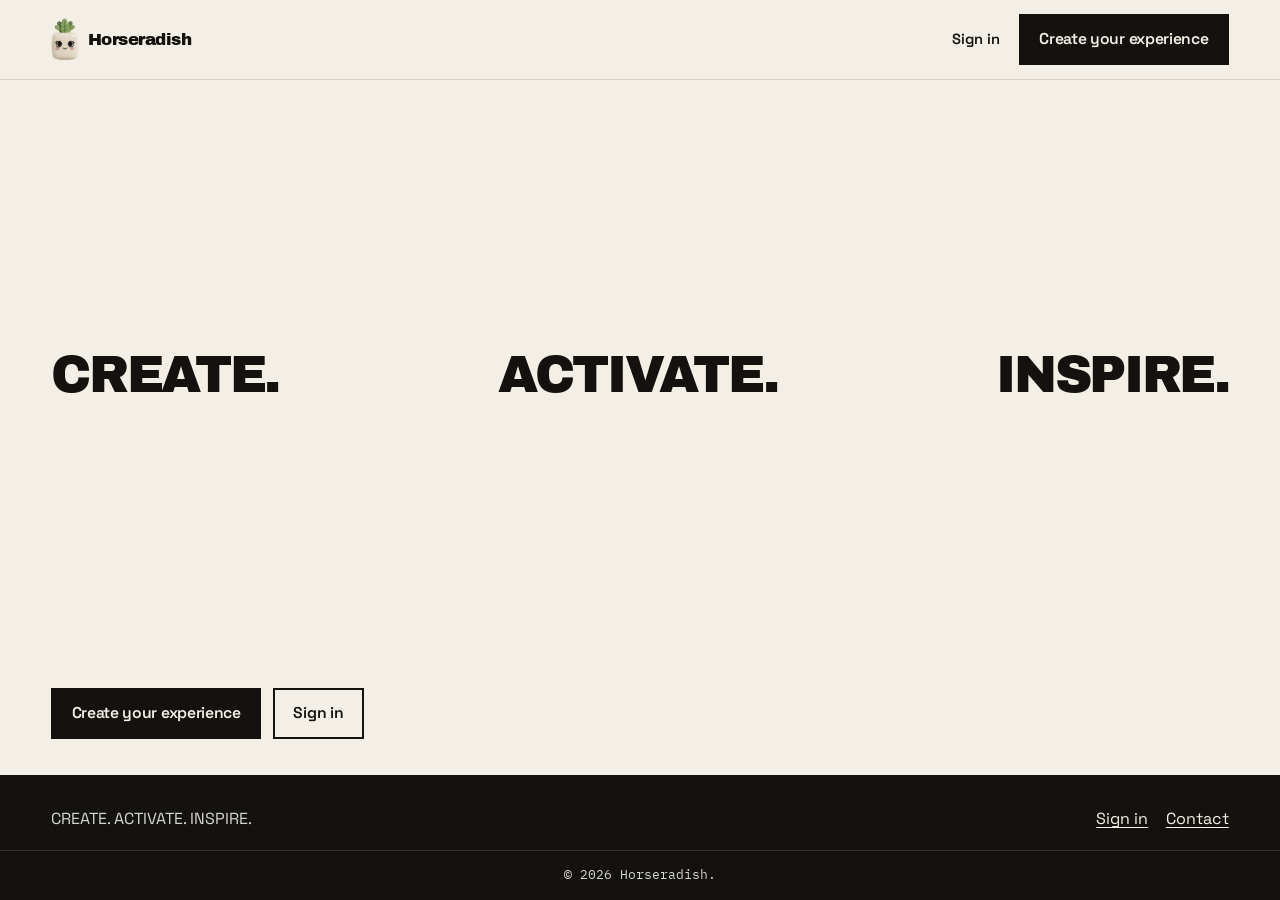
==== index.html @ 843e885e "Play the film while the pointer rests on CREATE. Co-authored-by: Cursor <cursoragent@cursor.com>" ====
<!DOCTYPE html>
<html lang="en">
<head>
    <meta charset="UTF-8">
    <meta name="viewport" content="width=device-width, initial-scale=1.0">
    <script>
        (function () {
            var q = location.search;
            if (location.hash === "#factory" || /(?:^|[?&])(?:edit|wake)=/.test(q)) {
                location.replace("host.html" + q + location.hash);
            }
        })();
    </script>
    <title>Horseradish | Augment the Ordinary</title>
    <meta name="description" content="CREATE. ACTIVATE. INSPIRE.">
    <link rel="icon" type="image/png" href="favicon.png">
    <link rel="shortcut icon" type="image/png" href="favicon.png">
    <link rel="stylesheet" href="styles.css?v=create-hover-20261117">
    <link rel="preconnect" href="https://fonts.googleapis.com">
    <link rel="preconnect" href="https://fonts.gstatic.com" crossorigin>
    <link href="https://fonts.googleapis.com/css2?family=Archivo+Black&family=IBM+Plex+Mono:wght@400;600&family=Space+Grotesk:wght@400;500;600;700&display=swap" rel="stylesheet">
</head>
<body class="home-lab">
    <a class="skip-link" href="#main">Skip to content</a>

    <header class="nav-wrap">
        <nav class="navbar" aria-label="Main">
            <a class="nav-logo" href="index.html">
                <img src="horseradish.png" alt="" class="logo-img" width="42" height="42">
                <span>Horseradish</span>
            </a>
            <button class="hamburger-menu" type="button" aria-expanded="false" aria-controls="nav-menu" aria-label="Open menu">
                <span></span>
                <span></span>
                <span></span>
            </button>
            <ul class="nav-menu" id="nav-menu">
                <li><a class="nav-link" href="lab.html" data-sign-in>Sign in</a></li>
                <li><a class="home-cta" href="lab.html?create=1">Create your experience</a></li>
            </ul>
        </nav>
    </header>

    <main id="main">
        <section class="home-hero" id="top">
            <video class="home-hover-video" id="home-create-video" src="create.mp4" muted playsinline loop preload="auto"></video>
            <div class="home-copy">
                <h1><span class="home-create">CREATE.</span><span>ACTIVATE.</span><span>INSPIRE.</span></h1>
                <div class="home-actions">
                    <a class="home-cta" href="lab.html?create=1">Create your experience</a>
                    <a class="home-cta ghost" href="lab.html">Sign in</a>
                </div>
            </div>
        </section>
    </main>

    <footer class="footer">
        <div class="container footer-content">
            <p>CREATE. ACTIVATE. INSPIRE.</p>
            <ul>
                <li><a href="lab.html">Sign in</a></li>
                <li><a href="contact.html">Contact</a></li>
            </ul>
        </div>
        <div class="footer-bottom">
            <p>&copy; 2026 Horseradish.</p>
        </div>
    </footer>

    <script type="module" src="home-stage.js?v=create-hover-20261117"></script>
</body>
</html>
---- styles.css ----
:root {
    --teal: #0092a2;
    --purple: #c10078;
    --coral: #ff4d5a;
    --gold: #e0a325;
    --ink: #1a1a2e;
    --muted: #5c5a70;
    --cream: #f5f0e8;
    --paper: #fafaf8;
    --white: #ffffff;
    --font: "Space Grotesk", "Segoe UI", sans-serif;
    --display: "Archivo Black", Impact, sans-serif;
    --mono: "IBM Plex Mono", "Courier New", monospace;
    --shadow: 6px 6px 0 var(--ink);
    --shadow-lift: 9px 9px 0 var(--ink);
}

* {
    margin: 0;
    padding: 0;
    box-sizing: border-box;
}

html {
    scroll-behavior: smooth;
}

body {
    font-family: var(--font);
    color: var(--ink);
    background:
        radial-gradient(circle at 12% 18%, rgba(0, 146, 162, 0.08), transparent 28%),
        radial-gradient(circle at 88% 72%, rgba(193, 0, 120, 0.07), transparent 32%),
        var(--cream);
    line-height: 1.5;
}

img {
    max-width: 100%;
}

a {
    color: inherit;
}

.skip-link {
    position: absolute;
    left: -999px;
    top: 0;
    background: var(--ink);
    color: var(--white);
    padding: 0.75rem 1rem;
    z-index: 2000;
}

.skip-link:focus {
    left: 1rem;
    top: 1rem;
}

.container {
    max-width: 1080px;
    margin: 0 auto;
    padding: 0 24px;
    position: relative;
}

.eyebrow {
    font-family: var(--mono);
    font-size: 0.78rem;
    letter-spacing: 0.16em;
    text-transform: uppercase;
    font-weight: 600;
    color: var(--teal);
    margin-bottom: 0.7rem;
}

.num {
    font-family: var(--display);
    font-size: clamp(4rem, 12vw, 8rem);
    color: rgba(26, 26, 46, 0.08);
    line-height: 0.8;
    letter-spacing: -0.06em;
    position: absolute;
    top: -0.35em;
    left: 8px;
    pointer-events: none;
    user-select: none;
}

h1, h2, h3 {
    font-family: var(--display);
    font-weight: 400;
    line-height: 0.95;
    letter-spacing: -0.04em;
}

h1 {
    font-size: clamp(2.4rem, 8vw, 5.4rem);
    max-width: 12ch;
    margin: 0 auto 1.5rem;
}

h2 {
    font-size: clamp(1.7rem, 4vw, 2.7rem);
    margin-bottom: 1.4rem;
    max-width: 16ch;
}

h3 {
    font-size: 1.7rem;
}

.lede {
    font-size: 1.05rem;
    color: var(--muted);
}

.host-lede {
    margin: -0.6rem 0 1.4rem;
    max-width: 28ch;
}

.stamp {
    background: var(--paper);
    border: 2px solid var(--ink);
    box-shadow: var(--shadow);
    text-decoration: none;
    color: inherit;
}

.nav-wrap {
    position: sticky;
    top: 14px;
    z-index: 1000;
    display: flex;
    justify-content: center;
    padding: 0 16px;
}

.navbar {
    position: relative;
    width: min(1080px, 100%);
    display: flex;
    align-items: center;
    justify-content: space-between;
    gap: 1rem;
    background: var(--paper);
    border: 2px solid var(--ink);
    box-shadow: 4px 4px 0 var(--ink);
    padding: 0.55rem 0.7rem 0.55rem 1rem;
}

.nav-logo {
    display: flex;
    align-items: center;
    gap: 0.55rem;
    text-decoration: none;
    font-family: var(--display);
    font-size: 0.95rem;
    letter-spacing: -0.03em;
}

.logo-img {
    height: 42px;
    width: auto;
    display: block;
}

.nav-menu {
    display: flex;
    list-style: none;
    align-items: center;
    gap: 1.2rem;
}

.nav-link {
    text-decoration: none;
    font-weight: 600;
    font-size: 0.92rem;
}

.nav-link:hover {
    color: var(--teal);
}

.presence {
    display: inline-flex;
    align-items: center;
    gap: 0.45rem;
    text-decoration: none;
    font-family: var(--mono);
    font-weight: 600;
    font-size: 0.78rem;
}

.presence-dot {
    width: 8px;
    height: 8px;
    border-radius: 50%;
    background: #8a8d91;
    flex-shrink: 0;
}

.presence.is-online .presence-dot {
    background: #3cae5a;
    box-shadow: 0 0 0 3px rgba(60, 174, 90, 0.25);
}

.hamburger-menu {
    display: none;
    flex-direction: column;
    gap: 4px;
    background: none;
    border: 0;
    cursor: pointer;
    padding: 8px;
}

.hamburger-menu span {
    width: 22px;
    height: 2px;
    background: var(--ink);
    display: block;
}

.hero {
    position: relative;
    max-width: 1080px;
    margin: 0 auto;
    padding: 72px 24px 56px;
    text-align: center;
}

body.is-booting .greet {
    opacity: 0;
}

body:has(.greet) {
    background: #050508;
}

.greet {
    min-height: 100svh;
    width: 100%;
    max-width: none;
    margin: 0;
    padding: 96px 24px 40px;
    background: #050508;
    color: var(--cream);
    display: flex;
    flex-direction: column;
    align-items: center;
    justify-content: center;
    text-align: center;
    box-sizing: border-box;
}

.greet-face {
    width: min(220px, 52vw);
    height: auto;
    display: block;
    margin-bottom: 0.55rem;
    animation: greet-bob 3.2s ease-in-out infinite;
}

.greet h1 {
    color: var(--cream);
    font-size: clamp(2rem, 6vw, 3.6rem);
    margin-bottom: 0.3rem;
}

.factory,
.agents,
.contact {
    background:
        radial-gradient(circle at 12% 18%, rgba(0, 146, 162, 0.08), transparent 28%),
        radial-gradient(circle at 88% 72%, rgba(193, 0, 120, 0.07), transparent 32%),
        var(--cream);
}

.greet-line {
    font-size: clamp(1.05rem, 2.4vw, 1.35rem);
    color: rgba(245, 240, 232, 0.78);
    margin: 0 0 0.2rem;
}

.greet-actions {
    display: flex;
    gap: 0.9rem;
    justify-content: center;
    flex-wrap: wrap;
    margin-top: 1.6rem;
}

.greet-actions .stamp-btn {
    margin: 0;
    transform: none;
}

.greet-actions .stamp-btn.ghost,
button.stamp-btn.ghost {
    background: var(--cream);
    color: var(--ink);
    font-family: var(--display);
    letter-spacing: -0.02em;
    cursor: pointer;
}

.greet-google {
    margin-top: 1rem;
}

.greet-note {
    color: var(--gold);
    min-height: 1.2em;
    margin-top: 0.7rem;
}

.hero .num {
    left: 50%;
    transform: translateX(-50%) rotate(-6deg);
    top: 4px;
}

.hero .eyebrow {
    position: relative;
    z-index: 1;
}

.stamp-btn {
    display: block;
    width: fit-content;
    margin: 0 auto;
    background: var(--coral);
    color: var(--white);
    text-decoration: none;
    font-family: var(--display);
    letter-spacing: -0.02em;
    padding: 0.85rem 1.15rem;
    border: 2px solid var(--ink);
    box-shadow: 5px 5px 0 var(--ink);
    transform: rotate(-1.2deg);
}

.stamp-btn:hover {
    transform: rotate(0deg) translate(-2px, -2px);
    box-shadow: 8px 8px 0 var(--ink);
}

.hero-lede {
    max-width: 22ch;
    margin: 0 auto 1.5rem;
}

.hero-sub {
    max-width: 42ch;
    margin: 1.35rem auto 0;
    color: var(--muted);
    font-size: 0.98rem;
}

.who-row {
    list-style: none;
    display: grid;
    grid-template-columns: repeat(3, 1fr);
    gap: 1rem;
    margin: 1.8rem auto 0;
    max-width: 920px;
    text-align: left;
}

.who-card {
    display: block;
    padding: 1rem 1.05rem 1.1rem;
    min-height: 100%;
    transition: transform 0.18s ease, box-shadow 0.18s ease;
}

.who-row li:nth-child(1) .who-card {
    transform: rotate(-1.4deg);
}

.who-row li:nth-child(2) .who-card {
    transform: rotate(0.9deg);
}

.who-row li:nth-child(3) .who-card {
    transform: rotate(-0.7deg);
}

.who-card.store {
    background: var(--ink);
    color: var(--white);
}

.who-card.store .agent-kicker {
    color: #8be0e8;
}

.who-card.listing {
    background: var(--teal);
    color: var(--white);
}

.who-card.listing .agent-kicker {
    color: #d7fff3;
}

.who-card p:last-child {
    font-family: var(--display);
    font-size: 1.15rem;
    letter-spacing: -0.03em;
    line-height: 1.08;
    margin-top: 0.35rem;
}

.who-row .who-card:hover {
    transform: rotate(0deg) translate(-3px, -3px);
    box-shadow: var(--shadow-lift);
}

.hero-presence {
    justify-content: center;
    margin-top: 1.6rem;
    color: var(--muted);
}

.agents,
.factory,
.contact {
    padding: 36px 0 72px;
    position: relative;
}

.factory {
    padding-top: 96px;
}

.agent-row {
    display: grid;
    grid-template-columns: repeat(3, 1fr);
    gap: 1.4rem;
    align-items: start;
    margin-top: 0.5rem;
}

.agent {
    display: flex;
    flex-direction: column;
    gap: 0.45rem;
    padding: 1.15rem 1.2rem 1.2rem;
    transition: transform 0.18s ease, box-shadow 0.18s ease;
}

.agent.horseradish {
    transform: rotate(-1.6deg);
}

.agent:hover {
    transform: rotate(0deg) translate(-3px, -3px);
    box-shadow: var(--shadow-lift);
}

.agent-kicker {
    font-family: var(--mono);
    font-size: 0.7rem;
    letter-spacing: 0.12em;
    text-transform: uppercase;
    color: var(--teal);
}

.agent p:last-child {
    color: var(--muted);
    font-size: 1rem;
}

.question-demo {
    display: grid;
    grid-template-columns: 1.15fr 0.85fr;
    gap: 1.4rem;
    margin-top: 0.4rem;
    align-items: stretch;
}

.sources-card,
.question-bubble {
    padding: 1.4rem 1.45rem;
}

.sources-card {
    transform: rotate(-0.7deg);
}

.report-kicker {
    font-family: var(--mono);
    font-size: 0.72rem;
    letter-spacing: 0.1em;
    text-transform: uppercase;
    font-weight: 600;
    color: var(--teal);
    margin-bottom: 0.8rem;
}

.source-chain {
    list-style: none;
    display: flex;
    align-items: center;
    justify-content: space-between;
    gap: 0.35rem;
    padding: 0.4rem 0 0;
}

.source-chain > li:not(.source-link) {
    display: flex;
    flex-direction: column;
    align-items: center;
    gap: 0.45rem;
    font-family: var(--mono);
    font-size: 0.68rem;
    font-weight: 600;
    letter-spacing: 0.06em;
    text-transform: uppercase;
    color: var(--muted);
    min-width: 4.2rem;
}

.source-icon {
    width: 2.9rem;
    height: 2.9rem;
    border: 2px solid var(--ink);
    background: var(--cream);
    display: grid;
    place-items: center;
    font-family: var(--mono);
    font-size: 0.78rem;
    font-weight: 600;
    letter-spacing: 0.04em;
    color: var(--ink);
}

.source-link {
    flex: 1;
    min-width: 0.7rem;
    height: 2px;
    background: var(--ink);
    align-self: center;
    margin-bottom: 1.4rem;
    opacity: 0.35;
}

.question-bubble {
    background: var(--ink);
    color: var(--white);
    display: flex;
    flex-direction: column;
    justify-content: center;
    align-items: center;
    text-align: center;
    transform: rotate(1.3deg);
}

.question-who {
    font-family: var(--mono);
    font-size: 0.7rem;
    letter-spacing: 0.14em;
    text-transform: uppercase;
    font-weight: 600;
    color: #8be0e8;
    margin-bottom: 0.5rem;
}

.question-mark {
    font-size: 4.2rem;
    line-height: 1;
    animation: wobble 2.8s ease-in-out infinite;
}

.reside-copy {
    font-family: var(--font);
    font-size: 1.05rem;
    line-height: 1.35;
    letter-spacing: -0.02em;
    max-width: 14ch;
}

@keyframes wobble {
    0%, 100% { transform: rotate(-8deg); }
    50% { transform: rotate(9deg); }
}

.contact .presence {
    margin: 0.7rem 0 0.9rem;
    font-size: 1rem;
}

.contact .lede a {
    font-weight: 700;
    text-underline-offset: 3px;
}

.contact-form-container {
    margin-top: 1.4rem;
    background: var(--paper);
    border: 2px solid var(--ink);
    box-shadow: var(--shadow);
    min-height: 500px;
}

.contact-page {
    padding-top: 48px;
    padding-bottom: 88px;
    position: relative;
}

.contact-page h1 {
    max-width: 16ch;
    margin-bottom: 1rem;
    font-size: clamp(2rem, 6vw, 3.6rem);
}

.contact-alt {
    margin-top: 1.4rem;
    color: var(--muted);
    font-family: var(--mono);
    font-size: 0.85rem;
}

.footer {
    background: var(--ink);
    color: var(--white);
    padding: 2rem 0 1rem;
}

.footer-content {
    display: flex;
    justify-content: space-between;
    gap: 1.5rem;
    align-items: center;
    flex-wrap: wrap;
    margin-bottom: 1.2rem;
}

.footer p,
.footer a {
    color: rgba(255, 255, 255, 0.82);
    text-decoration: none;
}

.footer ul {
    list-style: none;
    display: flex;
    gap: 1.1rem;
    flex-wrap: wrap;
}

.footer a:hover {
    color: #8be0e8;
}

.footer .presence {
    color: rgba(255, 255, 255, 0.82);
}

.footer-bottom {
    border-top: 1px solid rgba(255, 255, 255, 0.14);
    padding-top: 0.85rem;
    text-align: center;
    color: rgba(255, 255, 255, 0.5);
    font-family: var(--mono);
    font-size: 0.8rem;
}

@media (max-width: 860px) {
    .agent-row,
    .who-row,
    .question-demo,
    .footer-content {
        grid-template-columns: 1fr;
        display: grid;
    }

    .agent.horseradish,
    .who-card,
    .sources-card,
    .question-bubble {
        transform: none;
        margin-top: 0;
    }
}

@media (max-width: 768px) {
    .hamburger-menu {
        display: flex;
    }

    .nav-menu {
        display: none;
        position: absolute;
        top: 64px;
        left: 0;
        right: 0;
        background: var(--paper);
        border: 2px solid var(--ink);
        box-shadow: var(--shadow);
        flex-direction: column;
        padding: 1rem;
        align-items: flex-start;
    }

    .nav-menu.open {
        display: flex;
    }

    .hero {
        padding-top: 40px;
    }

    .source-chain {
        flex-wrap: wrap;
        justify-content: center;
        row-gap: 1.1rem;
    }

    .source-link {
        display: none;
    }

    h1 {
        max-width: none;
    }
}

@media (prefers-reduced-motion: reduce) {
    .question-mark,
    .stamp-btn,
    .agent,
    .who-card {
        animation: none;
        transition: none;
    }
}

.operator-body .navbar {
    width: min(640px, 100%);
}

.operator-page {
    max-width: 640px;
    margin: 0 auto;
    padding: 56px 24px 88px;
    position: relative;
}

.operator-page h1 {
    margin-bottom: 0.7rem;
}

.operator-page .lede {
    margin-bottom: 1.6rem;
}

.operator-card {
    display: grid;
    gap: 0.9rem;
    padding: 1.3rem 1.25rem 1.4rem;
}

.operator-card code {
    font-family: var(--mono);
    font-size: 0.9em;
}

.operator-msg {
    min-height: 1.2em;
    color: var(--coral);
    font-family: var(--mono);
    font-size: 0.85rem;
}

.operator-state {
    font-family: var(--display);
    font-size: clamp(1.6rem, 5vw, 2.4rem);
    letter-spacing: -0.04em;
    line-height: 1;
}

.power {
    display: flex;
    align-items: center;
    gap: 0.9rem;
    background: var(--cream);
    border: 2px solid var(--ink);
    box-shadow: 4px 4px 0 var(--ink);
    padding: 0.7rem 0.85rem;
    cursor: pointer;
    font-family: var(--display);
    font-size: 1.15rem;
    letter-spacing: -0.03em;
}

.power-track {
    width: 64px;
    height: 32px;
    border: 2px solid var(--ink);
    background: #d8d4cc;
    position: relative;
    flex-shrink: 0;
}

.power-knob {
    width: 22px;
    height: 22px;
    background: var(--ink);
    position: absolute;
    top: 3px;
    left: 3px;
    transition: left 0.16s ease, background 0.16s ease;
}

.power.is-on .power-track {
    background: #3cae5a;
}

.power.is-on .power-knob {
    left: 35px;
    background: var(--white);
}

.p2p-bar {
    padding: 1.2rem 1.25rem 1.3rem;
    margin: 0 0 1.8rem;
    transform: rotate(-0.6deg);
}

.p2p-bar h2 {
    margin: 0.2rem 0 0.85rem;
    max-width: none;
}

.p2p-bar label,
.field-label {
    display: block;
    font-family: var(--mono);
    font-size: 0.72rem;
    letter-spacing: 0.1em;
    text-transform: uppercase;
    font-weight: 600;
    color: var(--teal);
    margin: 0.7rem 0 0.4rem;
}

.p2p-bar label {
    margin-top: 0;
}

.p2p-row {
    display: flex;
    gap: 0.6rem;
    align-items: stretch;
}

.factory input[type="text"],
.factory input[type="url"],
.factory textarea {
    width: 100%;
    border: 2px solid var(--ink);
    background: var(--cream);
    color: var(--ink);
    font-family: var(--font);
    font-size: 1rem;
    padding: 0.65rem 0.75rem;
    margin-bottom: 0.35rem;
}

.factory textarea {
    min-height: 5.2rem;
    resize: vertical;
}

.factory input[type="file"] {
    display: block;
    width: 100%;
    font-family: var(--mono);
    font-size: 0.78rem;
    margin-bottom: 0.55rem;
}

.field-hint,
.file-status {
    font-family: var(--mono);
    font-size: 0.78rem;
    color: var(--muted);
    margin-top: 0.45rem;
}

.p2p-row input {
    margin-bottom: 0;
}

.mini-stamp,
.stamp-btn.output-btn {
    display: inline-flex;
    align-items: center;
    justify-content: center;
    background: var(--coral);
    color: var(--white);
    border: 2px solid var(--ink);
    box-shadow: 4px 4px 0 var(--ink);
    font-family: var(--display);
    letter-spacing: -0.02em;
    padding: 0.65rem 0.85rem;
    text-decoration: none;
    cursor: pointer;
    white-space: nowrap;
}

.mini-stamp.alt,
.stamp-btn.output-btn.alt {
    background: var(--teal);
}

.stamp-btn.output-btn.ghost {
    background: var(--paper);
    color: var(--ink);
}

.mini-stamp:hover,
.stamp-btn.output-btn:hover {
    transform: translate(-2px, -2px);
    box-shadow: 6px 6px 0 var(--ink);
}

.text-chip {
    background: none;
    border: 0;
    padding: 0;
    color: var(--purple);
    font-family: var(--mono);
    font-weight: 600;
    font-size: inherit;
    cursor: pointer;
    text-decoration: underline;
    text-underline-offset: 3px;
}

.assembly {
    list-style: none;
    display: grid;
    grid-template-columns: repeat(3, 1fr);
    gap: 0.7rem;
    margin: 0 0 1.6rem;
}

.assembly a {
    display: flex;
    align-items: baseline;
    gap: 0.55rem;
    text-decoration: none;
    color: var(--ink);
    font-family: var(--display);
    font-size: clamp(1.15rem, 3vw, 1.55rem);
    letter-spacing: -0.03em;
    border: 2px solid var(--ink);
    background: var(--paper);
    box-shadow: 4px 4px 0 var(--ink);
    padding: 0.7rem 0.85rem 0.65rem;
}

.assembly a span {
    font-family: var(--mono);
    font-size: 0.68rem;
    letter-spacing: 0.12em;
    color: var(--purple);
}

.assembly a.is-on {
    background: var(--ink);
    color: var(--white);
}

.assembly a.is-on span {
    color: var(--gold);
}

.assembly a.is-current:not(.is-on) {
    background: var(--cream);
    box-shadow: 6px 6px 0 var(--ink);
}

.assembly a.is-locked {
    opacity: 0.38;
    pointer-events: none;
    box-shadow: 2px 2px 0 var(--ink);
}

.assembly a:hover {
    transform: translate(-2px, -2px);
    box-shadow: 6px 6px 0 var(--ink);
}

.assembly a.is-locked:hover {
    transform: none;
    box-shadow: 2px 2px 0 var(--ink);
}

.factory-grid {
    display: grid;
    grid-template-columns: minmax(0, 1fr);
    gap: 1.5rem;
    align-items: start;
}

.factory-grid.has-dock {
    grid-template-columns: minmax(0, 1fr) minmax(240px, 320px);
}

.factory-grid.has-dock .plant-stage {
    display: none;
}

.factory-steps {
    display: grid;
    gap: 1.2rem;
}

.factory,
#host {
    scroll-margin-top: 88px;
}

.factory-step,
.output-bay {
    padding: 1.2rem 1.25rem 1.3rem;
    scroll-margin-top: 88px;
}

.factory-step {
    transform: rotate(-0.5deg);
}

.factory-step.is-current {
    transform: none;
}

.factory-step .mini-stamp {
    margin-top: 0.85rem;
}

.step-num {
    font-family: var(--mono);
    font-size: 0.7rem;
    letter-spacing: 0.14em;
    text-transform: uppercase;
    font-weight: 600;
    color: var(--purple);
    margin-bottom: 0.35rem;
}

.factory-step h3,
.output-bay h3,
.login-dialog h3 {
    margin-bottom: 0.55rem;
    max-width: none;
}

.step-copy {
    color: var(--muted);
    margin-bottom: 0.85rem;
    max-width: 46ch;
}

.body-picker,
.trigger-picker {
    display: grid;
    grid-template-columns: repeat(4, 1fr);
    gap: 0.55rem;
    margin: 0.2rem 0 0.7rem;
}

.trigger-picker {
    grid-template-columns: repeat(3, 1fr);
}

.body-opt,
.trigger-opt {
    cursor: pointer;
}

.body-opt input,
.trigger-opt input {
    position: absolute;
    opacity: 0;
    pointer-events: none;
}

.body-opt span,
.trigger-opt span {
    display: flex;
    flex-direction: column;
    align-items: center;
    gap: 0.35rem;
    border: 2px solid var(--ink);
    background: var(--cream);
    padding: 0.55rem 0.3rem 0.5rem;
    font-family: var(--mono);
    font-size: 0.68rem;
    font-weight: 600;
    letter-spacing: 0.04em;
    text-transform: uppercase;
    min-height: 100%;
}

.trigger-opt span {
    padding: 0.7rem 0.4rem;
}

.body-opt input:checked + span,
.trigger-opt input:checked + span {
    background: var(--ink);
    color: var(--white);
}

.body-opt input:focus-visible + span,
.trigger-opt input:focus-visible + span {
    outline: 3px solid var(--teal);
    outline-offset: 2px;
}

.mini-body {
    width: 28px;
    height: 28px;
    border: 2px solid var(--ink);
    display: block;
    background: var(--paper);
}

.body-opt input:checked + span .mini-body {
    border-color: var(--white);
}

.mini-body.square {
    border-radius: 4px;
    background: var(--cream);
}

.mini-body.circle {
    border-radius: 50%;
    background: var(--teal);
}

.mini-body.triangle {
    width: 0;
    height: 0;
    border: 0;
    border-left: 14px solid transparent;
    border-right: 14px solid transparent;
    border-bottom: 26px solid var(--coral);
    background: none;
}

.body-opt input:checked + span .mini-body.triangle {
    border-bottom-color: var(--gold);
}

.mini-body.humanoid,
.mini-body.whatever {
    width: 22px;
    height: 28px;
    border: 0;
    background: transparent;
    position: relative;
}

.mini-body.humanoid::before,
.mini-body.whatever::before {
    content: "";
    display: block;
    position: absolute;
    top: 0;
    left: 50%;
    width: 18px;
    height: 18px;
    margin-left: -9px;
    border: 2px solid var(--ink);
    border-radius: 50%;
    background: var(--white);
}

.mini-body.humanoid::after,
.mini-body.whatever::after {
    content: "";
    display: block;
    position: absolute;
    bottom: 0;
    left: 50%;
    width: 7px;
    height: 10px;
    margin-left: -3.5px;
    border: 2px solid var(--ink);
    border-radius: 3px 3px 2px 2px;
    background: var(--white);
}

.body-opt input:checked + span .mini-body.humanoid,
.body-opt input:checked + span .mini-body.whatever {
    border: 0;
}

.body-opt input:checked + span .mini-body.humanoid::before,
.body-opt input:checked + span .mini-body.humanoid::after,
.body-opt input:checked + span .mini-body.whatever::before,
.body-opt input:checked + span .mini-body.whatever::after {
    border-color: var(--white);
    background: var(--cream);
}

.host-dock {
    position: sticky;
    top: 88px;
    padding: 1.1rem 1.05rem 1.15rem;
    text-align: center;
    transform: rotate(1.1deg);
}

.host-being {
    --paint: transparent;
}

.host-figure {
    width: 168px;
    height: 176px;
    margin: 0.4rem auto 0.85rem;
    position: relative;
    display: grid;
    place-items: center;
}

.host-aura {
    position: absolute;
    inset: 18px 24px 42px;
    border-radius: 50%;
    opacity: 0;
    pointer-events: none;
}

.host-being[data-stage="always"] .host-aura {
    opacity: 1;
    background: rgba(0, 146, 162, 0.22);
    animation: host-pulse 2.4s ease-in-out infinite;
}

.host-shape {
    width: 148px;
    height: 148px;
    border: 3px solid var(--ink);
    box-shadow: 6px 6px 0 var(--ink);
    position: relative;
    overflow: hidden;
    display: grid;
    place-items: center;
    background: var(--paper);
    animation: host-bob 3s ease-in-out infinite;
}

.host-being[data-body="square"] .host-shape {
    border-radius: 8px;
    background: var(--cream);
}

.host-being[data-body="circle"] .host-shape {
    border-radius: 50%;
    background: var(--teal);
}

.host-being[data-body="triangle"] .host-shape {
    width: 156px;
    height: 148px;
    clip-path: polygon(50% 4%, 98% 96%, 2% 96%);
    border: 0;
    background: var(--coral);
    box-shadow: none;
    filter: drop-shadow(6px 6px 0 var(--ink));
}

.host-torso {
    display: none;
}

.host-being[data-body="humanoid"] .host-figure,
.host-being[data-body="whatever"] .host-figure {
    height: 210px;
    display: flex;
    flex-direction: column;
    align-items: center;
    justify-content: flex-start;
    padding-top: 6px;
}

.host-being[data-body="humanoid"] .host-shape,
.host-being[data-body="whatever"] .host-shape {
    width: 122px;
    height: 122px;
    border-radius: 50%;
    background: var(--cream);
    z-index: 2;
    flex-shrink: 0;
}

.host-being[data-body="humanoid"] .host-torso,
.host-being[data-body="whatever"] .host-torso {
    display: block;
    width: 46px;
    height: 64px;
    margin-top: -6px;
    background: var(--cream);
    border: 3px solid var(--ink);
    box-shadow: 5px 5px 0 var(--ink);
    border-radius: 12px 12px 8px 8px;
    position: relative;
    z-index: 1;
    flex-shrink: 0;
}

.host-being[data-body="humanoid"] .host-torso::before,
.host-being[data-body="humanoid"] .host-torso::after,
.host-being[data-body="whatever"] .host-torso::before,
.host-being[data-body="whatever"] .host-torso::after {
    content: "";
    position: absolute;
    top: 10px;
    width: 18px;
    height: 8px;
    border: 2px solid var(--ink);
    background: inherit;
    border-radius: 8px;
}

.host-being[data-body="humanoid"] .host-torso::before,
.host-being[data-body="whatever"] .host-torso::before {
    left: -16px;
}

.host-being[data-body="humanoid"] .host-torso::after,
.host-being[data-body="whatever"] .host-torso::after {
    right: -16px;
}

.host-being[data-body="humanoid"] .host-face {
    width: 78px;
    height: 52px;
    margin-top: 32px;
    align-items: center;
}

.host-being[data-body="humanoid"] .host-eye,
.host-being[data-body="whatever"] .host-eye {
    width: 26px;
    height: 26px;
    background: var(--ink);
}

.host-being[data-body="humanoid"] .host-eye::after,
.host-being[data-body="whatever"] .host-eye::after {
    content: "";
    position: absolute;
    top: 5px;
    left: 6px;
    width: 7px;
    height: 7px;
    border-radius: 50%;
    background: var(--cream);
}

.host-being[data-body="humanoid"] .host-mouth {
    width: 14px;
    height: 7px;
    bottom: -2px;
}

.host-being.is-painted[data-body="humanoid"] .host-torso,
.host-being.is-painted[data-body="whatever"] .host-torso {
    background: var(--paint);
}

.host-being.has-knowledge[data-body="square"] .host-shape {
    box-shadow: 6px 6px 0 var(--gold);
}

.host-being.is-painted .host-shape {
    background: var(--paint);
}

.host-portrait {
    position: absolute;
    inset: 0;
    width: 100%;
    height: 100%;
    object-fit: cover;
    z-index: 1;
}

.host-face {
    position: relative;
    z-index: 2;
    width: 78px;
    height: 42px;
    display: flex;
    justify-content: space-between;
    align-items: flex-end;
    margin-top: 18px;
}

.host-being.has-portrait .host-face {
    display: none;
}

.host-eye {
    width: 14px;
    height: 14px;
    background: var(--cream);
    border: 2px solid var(--ink);
    border-radius: 50%;
    position: relative;
    animation: host-blink 4.6s infinite;
}

.host-mouth {
    position: absolute;
    left: 50%;
    bottom: -10px;
    width: 22px;
    height: 10px;
    border: 2px solid var(--ink);
    border-top: 0;
    border-radius: 0 0 12px 12px;
    transform: translateX(-50%);
}

.host-being[data-body="circle"] .host-eye,
.host-being[data-body="triangle"] .host-eye {
    background: var(--cream);
}

.host-name {
    font-family: var(--display);
    font-size: 1.45rem;
    letter-spacing: -0.04em;
    margin-bottom: 0.3rem;
}

.host-mood {
    color: var(--muted);
    font-size: 0.95rem;
    min-height: 2.6em;
}

.host-kit {
    list-style: none;
    display: flex;
    justify-content: center;
    gap: 0.35rem;
    margin: 0.8rem 0 0.7rem;
    flex-wrap: wrap;
}

.host-kit li {
    font-family: var(--mono);
    font-size: 0.62rem;
    letter-spacing: 0.08em;
    text-transform: uppercase;
    border: 2px solid var(--ink);
    padding: 0.2rem 0.4rem;
    color: var(--muted);
    background: var(--cream);
}

.host-kit li.is-on {
    background: var(--teal);
    color: var(--white);
}

.host-share {
    font-family: var(--mono);
    font-size: 0.78rem;
    font-weight: 600;
    letter-spacing: 0.04em;
}

.output-bay {
    margin-top: 1.15rem;
    padding-top: 1.05rem;
    border-top: 2px dashed var(--ink);
    transform: none;
}

.plant-stage {
    margin: 0.9rem 0 1.15rem;
}

.plant-preview {
    display: flex;
    align-items: center;
    gap: 0.85rem;
    padding: 0.85rem 0.95rem;
    background: var(--cream);
    border: 2px solid var(--ink);
    box-shadow: 4px 4px 0 var(--ink);
    max-width: 28rem;
}

.plant-shape {
    width: 44px;
    height: 44px;
    border: 2px solid var(--ink);
    background: var(--paper);
    flex-shrink: 0;
}

.plant-preview[data-body="square"] .plant-shape {
    border-radius: 4px;
    background: var(--cream);
}

.plant-preview[data-body="circle"] .plant-shape {
    border-radius: 50%;
    background: var(--teal);
}

.plant-preview[data-body="triangle"] .plant-shape {
    width: 0;
    height: 0;
    border: 0;
    border-left: 22px solid transparent;
    border-right: 22px solid transparent;
    border-bottom: 38px solid var(--coral);
    background: none;
}

.plant-preview[data-body="humanoid"] .plant-shape,
.plant-preview[data-body="whatever"] .plant-shape {
    width: 36px;
    height: 44px;
    border: 0;
    background: transparent;
    box-shadow: none;
    position: relative;
}

.plant-preview[data-body="humanoid"] .plant-shape::before,
.plant-preview[data-body="whatever"] .plant-shape::before {
    content: "";
    position: absolute;
    top: 0;
    left: 50%;
    width: 24px;
    height: 24px;
    margin-left: -12px;
    border: 2px solid var(--ink);
    border-radius: 50%;
    background: var(--cream);
}

.plant-preview[data-body="humanoid"] .plant-shape::after,
.plant-preview[data-body="whatever"] .plant-shape::after {
    content: "";
    position: absolute;
    bottom: 0;
    left: 50%;
    width: 12px;
    height: 18px;
    margin-left: -6px;
    border: 2px solid var(--ink);
    border-radius: 4px 4px 3px 3px;
    background: var(--cream);
}

.plant-name {
    font-family: var(--display);
    font-size: 1.2rem;
    letter-spacing: -0.03em;
}

.plant-specialty,
.plant-wake {
    color: var(--muted);
    font-size: 0.92rem;
}

.plant-wake {
    font-family: var(--mono);
    font-size: 0.72rem;
    letter-spacing: 0.04em;
    text-transform: uppercase;
    margin-top: 0.2rem;
}

.share-display {
    margin: 0.9rem 0 1.1rem;
}

.operator-note {
    padding: 1.15rem 1.2rem 1.2rem;
    margin-bottom: 1.2rem;
    max-width: 46rem;
}

.operator-note p:last-child {
    margin-top: 0.45rem;
    max-width: 42ch;
}

.operator-note a {
    font-weight: 700;
    text-underline-offset: 3px;
}

.share-kicker {
    display: block;
    font-family: var(--mono);
    font-size: 0.7rem;
    letter-spacing: 0.12em;
    text-transform: uppercase;
    color: var(--teal);
    margin-bottom: 0.25rem;
}

.share-display code {
    font-family: var(--display);
    font-size: clamp(1.4rem, 4vw, 2.2rem);
    letter-spacing: -0.04em;
}

.output-actions {
    display: flex;
    flex-wrap: wrap;
    gap: 0.75rem;
    margin-bottom: 0.8rem;
}

.output-btn {
    margin: 0;
    transform: none;
}

.factory-progress {
    background: rgba(26, 26, 46, 0.12);
    margin: 0.7rem 0 0.35rem;
}

.factory-progress-bar {
    background: var(--ink);
}

.output-msg {
    min-height: 1.3em;
    font-family: var(--mono);
    font-size: 0.85rem;
    color: var(--purple);
    margin-bottom: 0.6rem;
}

.embed-preview {
    white-space: pre-wrap;
    word-break: break-word;
    background: var(--ink);
    color: #d7fff3;
    padding: 0.9rem 1rem;
    font-family: var(--mono);
    font-size: 0.72rem;
    max-height: 220px;
    overflow: auto;
    margin: 0.4rem 0 0.8rem;
}

.bench-list {
    list-style: none;
    display: grid;
    gap: 0.45rem;
    margin-top: 0.8rem;
    font-family: var(--mono);
    font-size: 0.82rem;
}

.login-dialog {
    border: 2px solid var(--ink);
    box-shadow: var(--shadow);
    padding: 1.3rem 1.25rem 1.2rem;
    max-width: 28rem;
    width: calc(100% - 2rem);
    background: var(--paper);
    z-index: 2000;
}

.login-dialog[open] {
    display: block;
}

.login-dialog::backdrop {
    background: rgba(26, 26, 46, 0.46);
}

.login-dialog p {
    color: var(--muted);
    margin-bottom: 1rem;
}

.google-slot {
    min-height: 44px;
    margin: 0 0 1rem;
}

.lab-page .hero {
    padding-bottom: 32px;
}

body.lab-open .lab-hero {
    padding-top: 96px;
    padding-bottom: 8px;
}

body.lab-open .lab-hero .num,
body.lab-open .lab-hero .hero-lede,
body.lab-open .lab-hero .hero-presence {
    display: none;
}

body.lab-open .lab-hero h1 {
    font-size: clamp(2rem, 5vw, 2.8rem);
}

.lab-body {
    padding: 0 0 72px;
}

.lab-door {
    max-width: 32rem;
    padding: 1.35rem 1.3rem 1.25rem;
    margin-bottom: 1.4rem;
}

.lab-stage {
    display: flex;
    flex-direction: column;
    align-items: center;
    margin: 0 0 2rem;
    text-align: center;
}

.lab-stage .host-dock {
    width: min(100%, 28rem);
    position: static;
    order: 0;
    transform: rotate(-0.7deg);
    margin: 0;
}

.lab-stage .lab-wake-line,
.lab-stage .lab-host-actions {
    order: 1;
}

.lab-wake-line {
    font-family: var(--mono);
    font-size: 0.82rem;
    color: var(--muted);
    margin: 0.95rem 0 0;
}

.lab-host-actions {
    display: flex;
    gap: 0.6rem;
    justify-content: center;
    flex-wrap: wrap;
    margin: 0.9rem 0 0;
}

.lab-shelf {
    margin: 2rem 0 0;
}

.lab-card.is-current {
    background: var(--cream);
    box-shadow: 6px 6px 0 var(--ink);
}

.lab-who {
    display: flex;
    align-items: center;
    justify-content: center;
    gap: 0.7rem;
    margin: 1rem auto 0;
    flex-wrap: wrap;
}

.lab-face {
    width: 36px;
    height: 36px;
    border-radius: 50%;
    border: 2px solid var(--ink);
    object-fit: cover;
}

.lab-grid {
    display: grid;
    grid-template-columns: repeat(auto-fill, minmax(240px, 1fr));
    gap: 0.9rem;
    margin: 1.1rem 0 1.4rem;
}

.lab-card {
    padding: 0.95rem;
}

.lab-card .plant-preview {
    max-width: none;
    box-shadow: none;
    padding: 0;
    border: 0;
    background: transparent;
}

.lab-card-actions {
    display: flex;
    gap: 0.55rem;
    margin-top: 0.85rem;
    flex-wrap: wrap;
}

.lab-empty {
    font-family: var(--mono);
    color: var(--muted);
    margin: 0.8rem 0 1.1rem;
}

.lab-floor .stamp-btn {
    margin: 0 0 1.8rem;
}

.dialog-actions {
    display: flex;
    flex-wrap: wrap;
    gap: 0.6rem;
    align-items: center;
}

@keyframes greet-bob {
    0%, 100% { transform: translateY(0); }
    50% { transform: translateY(-10px); }
}

@keyframes host-bob {
    0%, 100% { transform: translateY(0); }
    50% { transform: translateY(-6px); }
}

@keyframes host-pulse {
    0%, 100% { transform: scale(0.92); opacity: 0.35; }
    50% { transform: scale(1.08); opacity: 0.7; }
}

@keyframes host-blink {
    0%, 92%, 100% { transform: scaleY(1); }
    96% { transform: scaleY(0.12); }
}

@media (max-width: 860px) {
    .factory-grid,
    .factory-grid.has-dock {
        grid-template-columns: 1fr;
        display: grid;
    }

    .host-dock {
        order: 2;
        position: static;
    }

    .body-picker {
        grid-template-columns: 1fr 1fr;
    }

    .factory-step,
    .output-bay,
    .p2p-bar {
        transform: none;
        position: static;
    }

    .trigger-picker {
        grid-template-columns: 1fr;
    }
}

@media (max-width: 768px) {
    .assembly {
        grid-template-columns: 1fr;
    }

    .p2p-row,
    .output-actions {
        display: grid;
    }

    .body-picker {
        grid-template-columns: 1fr 1fr;
    }
}

@media (prefers-reduced-motion: reduce) {
    .host-shape,
    .host-eye,
    .host-aura,
    .greet-face {
        animation: none;
    }
}

body.os-body {
    color-scheme: light;
    --os-bg: #f6f3ec;
    --os-ink: #1c1917;
    --os-muted: #57534e;
    --os-faint: #78716c;
    --os-line: #e6e1d6;
    --os-panel: #fffcf8;
    --os-sunken: #f4f0e8;
    --os-rail: #fffcf8;
    --os-nav: #57534e;
    --os-nav-hover: #f3eee4;
    --os-hover: rgba(28, 25, 23, 0.06);
    --os-info: #1d4ed8;
    --os-accent-soft: rgba(29, 78, 216, 0.1);
    --os-live: #047857;
    --os-live-soft: rgba(4, 120, 87, 0.12);
    --os-violet: #6d28d9;
    --os-violet-soft: rgba(109, 40, 217, 0.1);
    --os-warn: #b45309;
    --os-warn-soft: rgba(180, 83, 9, 0.12);
    --os-bad: #b91c1c;
    --os-bad-soft: rgba(185, 28, 28, 0.1);
    --os-good-text: #047857;
    --os-ok-text: #b45309;
    --os-wonder: #fff8ee;
    --os-wonder-ink: #44403c;
    --os-ghost-line: #d6d3d1;
    background:
        radial-gradient(880px 420px at 100% -12%, rgba(232, 168, 74, 0.2), transparent 58%),
        radial-gradient(640px 360px at 0% 110%, rgba(29, 78, 216, 0.07), transparent 52%),
        var(--os-bg);
    color: var(--os-ink);
    font-family: Inter, var(--font);
}

.os-app [hidden] {
    display: none !important;
}

.os-app h1,
.os-app h2,
.os-app h3 {
    font-family: "Space Grotesk", Inter, var(--font);
    font-weight: 700;
    letter-spacing: -0.03em;
    line-height: 1.2;
    max-width: none;
    margin: 0;
}

.os-app {
    display: flex;
    min-height: 100vh;
}

.os-rail {
    width: 232px;
    border-right: 1px solid var(--os-line);
    flex-shrink: 0;
    background: var(--os-rail);
    color: var(--os-ink);
    padding: 1.15rem 0.75rem 1.4rem;
    display: flex;
    flex-direction: column;
    gap: 0.35rem;
}

.os-brand {
    display: flex;
    align-items: center;
    gap: 0.65rem;
    text-decoration: none;
    color: var(--os-ink);
    font-weight: 700;
    font-size: 1.05rem;
    padding: 0.35rem 0.7rem 1.1rem;
}

.os-brand-mark {
    width: 28px;
    height: 28px;
    object-fit: contain;
}

.os-nav {
    display: flex;
    flex-direction: column;
    gap: 0.2rem;
}

.os-nav-btn {
    display: flex;
    align-items: center;
    gap: 0.7rem;
    width: 100%;
    border: 0;
    background: transparent;
    color: var(--os-nav);
    font: inherit;
    font-weight: 500;
    font-size: 0.92rem;
    padding: 0.62rem 0.8rem;
    border-radius: 10px;
    cursor: pointer;
    text-align: left;
}

.os-nav-btn svg {
    width: 18px;
    height: 18px;
    flex-shrink: 0;
}

.os-nav-btn:hover,
.os-nav-btn.is-on {
    background: var(--os-nav-hover);
    color: var(--os-ink);
}

.os-rail-label {
    margin: 1.15rem 0.8rem 0.35rem;
    font-size: 0.68rem;
    letter-spacing: 0.12em;
    text-transform: uppercase;
    color: var(--os-faint);
    font-weight: 600;
}

.os-rail-home {
    margin-top: auto;
    padding: 0.7rem 0.8rem;
    color: var(--os-nav);
    text-decoration: none;
    font-size: 0.88rem;
}

.os-rail-home:hover {
    color: var(--os-ink);
}

.os-shell {
    flex: 1;
    min-width: 0;
    display: flex;
    flex-direction: column;
}

.os-top {
    display: flex;
    align-items: center;
    gap: 0.85rem;
    padding: 0.85rem 1.4rem;
    background: var(--os-bg);
    border-bottom: 1px solid var(--os-line);
}

.os-menu {
    display: none;
    width: 42px;
    height: 42px;
    background: var(--os-sunken);
    border: 1px solid var(--os-line);
    border-radius: 10px;
    cursor: pointer;
    flex-direction: column;
    justify-content: center;
    align-items: center;
    gap: 5px;
}

.os-menu span {
    display: block;
    width: 16px;
    height: 2px;
    background: var(--os-ink);
}

.os-search {
    flex: 1;
    display: flex;
    align-items: center;
    gap: 0.55rem;
    background: var(--os-sunken);
    border: 1px solid var(--os-line);
    border-radius: 999px;
    padding: 0.55rem 0.9rem;
    color: var(--os-muted);
}

.os-search svg {
    width: 18px;
    height: 18px;
}

.os-search input {
    border: 0;
    background: transparent;
    width: 100%;
    font: inherit;
    color: var(--os-ink);
    outline: none;
}

.os-search input::placeholder {
    color: var(--os-faint);
}

.os-presence {
    margin: 0;
    font-size: 0.82rem;
    color: var(--os-faint);
    white-space: nowrap;
}

.os-user {
    display: flex;
    align-items: center;
    gap: 0.6rem;
    min-width: 0;
    border: 0;
    background: transparent;
    padding: 0.2rem 0.35rem 0.2rem 0.2rem;
    border-radius: 999px;
    font: inherit;
    color: inherit;
    cursor: pointer;
    text-align: left;
}

.os-user:hover {
    background: var(--os-hover);
}

.os-face,
.os-initials {
    width: 36px;
    height: 36px;
    border-radius: 50%;
    flex-shrink: 0;
}

.os-face {
    object-fit: cover;
}

.os-initials {
    display: grid;
    place-items: center;
    background: #2563eb;
    color: #fff;
    font-size: 0.72rem;
    font-weight: 700;
}

.os-user-copy {
    display: flex;
    flex-direction: column;
    min-width: 0;
}

.os-user-copy strong {
    font-size: 0.86rem;
    line-height: 1.2;
    white-space: nowrap;
    overflow: hidden;
    text-overflow: ellipsis;
}

.os-user-copy small {
    color: var(--os-muted);
    font-size: 0.72rem;
}

.os-main {
    padding: 1.4rem 1.5rem 2.4rem;
    flex: 1;
}

.os-note {
    min-height: 0;
    color: #b45309;
    font-size: 0.9rem;
    margin: 0 0 0.8rem;
}

.os-login {
    max-width: 28rem;
    margin: 3rem auto;
    background: var(--os-panel);
    border: 1px solid var(--os-line);
    border-radius: 16px;
    padding: 1.6rem 1.5rem 1.4rem;
}

.os-login h1 {
    font-size: 1.7rem;
    margin: 0 0 0.5rem;
}

.os-login p {
    color: var(--os-muted);
    margin: 0 0 1rem;
}

.os-kicker {
    font-size: 0.72rem;
    letter-spacing: 0.14em;
    text-transform: uppercase;
    font-weight: 600;
    color: #2563eb;
    margin: 0 0 0.45rem;
}

.os-login-hint {
    margin: 0;
}

.os-head {
    display: flex;
    align-items: flex-start;
    justify-content: space-between;
    gap: 1rem;
    margin-bottom: 1.2rem;
}

.os-head h1 {
    font-size: 1.7rem;
    margin: 0 0 0.2rem;
}

.os-head p {
    color: var(--os-muted);
    margin: 0;
}

.os-create {
    display: inline-flex;
    align-items: center;
    justify-content: center;
    background: #1d4ed8;
    color: #fff;
    text-decoration: none;
    border: 0;
    border-radius: 10px;
    padding: 0.72rem 1.05rem;
    font: inherit;
    font-weight: 600;
    cursor: pointer;
    white-space: nowrap;
}

.os-create:hover {
    background: #1e40af;
}

.os-create.is-wonder {
    background: #e8a84a;
    color: #1a1208;
}

.os-create.is-wonder:hover {
    background: #f3c27a;
}

.os-wonder {
    display: flex;
    align-items: center;
    justify-content: space-between;
    gap: 1.2rem;
    margin: 0 0 1.15rem;
    padding: 1.15rem 1.25rem;
    border-radius: 16px;
    border: 1px solid rgba(232, 168, 74, 0.38);
    background:
        radial-gradient(120% 160% at 100% 0%, rgba(232, 168, 74, 0.2), transparent 48%),
        var(--os-wonder);
}

.os-wonder .os-kicker {
    color: #e8a84a;
}

.os-wonder h2 {
    font-size: 1.45rem;
    margin: 0 0 0.25rem;
}

.os-wonder p {
    margin: 0;
    max-width: 46rem;
    color: var(--os-wonder-ink);
}

.os-wonder-actions {
    display: flex;
    flex-wrap: wrap;
    gap: 0.5rem;
    justify-content: flex-end;
}

.os-stats {
    display: grid;
    grid-template-columns: repeat(3, 1fr);
    gap: 1rem;
    margin-bottom: 1.15rem;
}

.os-stat {
    background: var(--os-panel);
    border: 1px solid var(--os-line);
    border-radius: 16px;
    padding: 1.1rem 1.15rem;
    display: flex;
    justify-content: space-between;
    gap: 0.8rem;
}

.os-stat-label {
    color: var(--os-faint);
    font-size: 0.86rem;
    margin: 0 0 0.35rem;
}

.os-stat-value {
    font-size: 2rem;
    font-weight: 700;
    line-height: 1.1;
    margin: 0 0 0.35rem;
}

.os-stat-meta {
    margin: 0;
    color: var(--os-muted);
    font-size: 0.78rem;
}

.os-stat-meta.is-live {
    color: var(--os-live);
}

.os-stat-icon {
    width: 44px;
    height: 44px;
    border-radius: 50%;
    display: grid;
    place-items: center;
    flex-shrink: 0;
}

.os-stat-icon svg {
    width: 20px;
    height: 20px;
}

.os-stat-icon.is-blue {
    background: var(--os-accent-soft);
    color: var(--os-info);
}

.os-stat-icon.is-green {
    background: var(--os-live-soft);
    color: var(--os-live);
}

.os-stat-icon.is-purple {
    background: var(--os-violet-soft);
    color: var(--os-violet);
}

.os-split {
    display: grid;
    grid-template-columns: minmax(0, 1.6fr) minmax(260px, 0.9fr);
    gap: 1rem;
    align-items: start;
}

.os-panel {
    background: var(--os-panel);
    border: 1px solid var(--os-line);
    border-radius: 16px;
    padding: 1rem 1.1rem 1.15rem;
}

.os-panel-head {
    display: flex;
    align-items: center;
    justify-content: space-between;
    gap: 0.6rem;
    margin-bottom: 0.7rem;
}

.os-panel-head h2,
.os-share h2 {
    font-size: 1.05rem;
    margin: 0;
}

.os-text-link {
    border: 0;
    background: transparent;
    color: var(--os-info);
    font: inherit;
    font-size: 0.85rem;
    font-weight: 600;
    cursor: pointer;
}

.os-table-wrap {
    overflow-x: auto;
}

.os-table {
    width: 100%;
    border-collapse: collapse;
    font-size: 0.9rem;
}

.os-table th {
    text-align: left;
    color: var(--os-muted);
    font-weight: 600;
    font-size: 0.72rem;
    letter-spacing: 0.08em;
    text-transform: uppercase;
    padding: 0.55rem 0.4rem;
    border-bottom: 1px solid var(--os-line);
}

.os-table td {
    padding: 0.85rem 0.4rem;
    border-bottom: 1px solid var(--os-line);
    vertical-align: middle;
}

.os-table tr:last-child td {
    border-bottom: 0;
}

.os-host {
    display: flex;
    align-items: center;
    gap: 0.7rem;
    min-width: 0;
}

.os-host-mark {
    width: 38px;
    height: 38px;
    border-radius: 12px;
    display: grid;
    place-items: center;
    color: #fff;
    font-weight: 700;
    flex-shrink: 0;
}

.os-host-mark[data-body="square"] { background: #6d4aff; }
.os-host-mark[data-body="lantern"] { background: #e8a84a; color: #1a1208; }
.os-host-mark[data-body="circle"] { background: #7c3aed; }
.os-host-mark[data-body="triangle"] { background: #ec4899; }
.os-host-mark[data-body="humanoid"] { background: #059669; }

.os-host strong {
    display: block;
    font-size: 0.92rem;
}

.os-host small {
    color: var(--os-muted);
    font-size: 0.75rem;
}

.os-role {
    color: var(--os-muted);
}

.os-status {
    display: inline-flex;
    align-items: center;
    gap: 0.35rem;
    padding: 0.22rem 0.55rem;
    border-radius: 999px;
    font-size: 0.75rem;
    font-weight: 600;
}

.os-status::before {
    content: "";
    width: 7px;
    height: 7px;
    border-radius: 50%;
    background: currentColor;
}

.os-status.is-active {
    background: var(--os-live-soft);
    color: var(--os-live);
}

.os-status.is-idle {
    background: var(--os-warn-soft);
    color: var(--os-warn);
}

.os-status.is-offline {
    background: rgba(148, 163, 184, 0.12);
    color: var(--os-nav);
}

.os-actions {
    display: flex;
    gap: 0.35rem;
}

.os-mini {
    border: 1px solid var(--os-ghost-line);
    background: transparent;
    color: var(--os-ink);
    border-radius: 8px;
    padding: 0.28rem 0.55rem;
    font: inherit;
    font-size: 0.78rem;
    font-weight: 600;
    cursor: pointer;
    text-decoration: none;
    display: inline-flex;
    align-items: center;
}

.os-table tr.is-demo td:first-child {
    box-shadow: inset 2px 0 0 #e8a84a;
}

.os-mini.is-open {
    border-color: rgba(232, 168, 74, 0.75);
    color: var(--os-warn);
}

.os-mini svg {
    width: 14px;
    height: 14px;
    display: block;
}

.os-delete {
    gap: 0.3rem;
    color: var(--os-bad);
    border-color: rgba(248, 113, 113, 0.45);
}

.os-delete:hover {
    background: var(--os-bad-soft);
}

.os-confirm {
    border: 0;
    border-radius: 16px;
    padding: 1.35rem 1.3rem 1.2rem;
    max-width: 26rem;
    width: calc(100% - 2rem);
    margin: auto;
    background: #fff;
    box-shadow: 0 24px 48px rgba(15, 23, 42, 0.22);
    color: #111827;
}

.os-confirm::backdrop {
    background: rgba(15, 23, 42, 0.45);
}

.os-confirm h2 {
    margin: 0 0 0.45rem;
    font-size: 1.25rem;
}

.os-confirm p {
    margin: 0 0 0.7rem;
    color: var(--os-faint);
}

.os-confirm .os-kicker {
    margin-bottom: 0.35rem;
}

.os-confirm-actions {
    display: flex;
    justify-content: flex-end;
    gap: 0.55rem;
    margin-top: 1.1rem;
}

.os-confirm-go {
    border: 0;
    background: #b91c1c;
    color: #fff;
    border-radius: 10px;
    padding: 0.65rem 0.9rem;
    font: inherit;
    font-weight: 600;
    cursor: pointer;
}

.os-confirm-go:hover {
    background: #991b1b;
}

.os-crawl {
    margin: 0 0 1.15rem;
}

.os-crawl input,
.os-crawl select {
    width: 100%;
    border: 1px solid var(--os-line);
    border-radius: 10px;
    padding: 0.7rem 0.8rem;
    font: inherit;
    background: #fff;
}

.os-progress {
    height: 8px;
    margin: 0.75rem 0 0.2rem;
    background: var(--os-line);
    border-radius: 999px;
    overflow: hidden;
}

.os-progress-bar {
    height: 100%;
    width: 8%;
    background: #2563eb;
    border-radius: inherit;
    transition: width 0.2s ease;
}

.os-crawl-preview {
    margin-top: 1rem;
    padding-top: 1rem;
    border-top: 1px solid var(--os-ink);
}

.os-crawl-preview h3 {
    margin: 0 0 0.4rem;
    font-size: 1.05rem;
}

.os-connect {
    margin-top: 1rem;
}

.os-connect input {
    width: 100%;
    border: 1px solid var(--os-line);
    border-radius: 10px;
    padding: 0.7rem 0.8rem;
    font: inherit;
}

.os-activity {
    list-style: none;
    margin: 0;
    padding: 0;
    display: flex;
    flex-direction: column;
    gap: 0.95rem;
}

.os-activity li {
    display: grid;
    grid-template-columns: 10px 1fr;
    gap: 0.7rem;
    align-items: start;
    font-size: 0.86rem;
    color: var(--os-ink);
}

.os-activity time {
    display: block;
    color: var(--os-muted);
    font-size: 0.75rem;
    margin-top: 0.15rem;
}

.os-dot {
    width: 10px;
    height: 10px;
    border-radius: 50%;
    margin-top: 0.35rem;
    background: #2563eb;
}

.os-dot.is-active { background: #10b981; }
.os-dot.is-idle { background: #f59e0b; }
.os-dot.is-offline { background: var(--os-muted); }

.os-empty,
.os-hint {
    color: var(--os-faint);
    font-size: 0.88rem;
}

.os-share {
    margin-top: 1rem;
}

.os-field-label {
    display: block;
    font-size: 0.8rem;
    font-weight: 600;
    margin: 0.7rem 0 0.35rem;
}

.os-share-row {
    display: flex;
    gap: 0.55rem;
}

.os-share-row input {
    flex: 1;
    border: 1px solid var(--os-line);
    border-radius: 10px;
    padding: 0.7rem 0.8rem;
    font: inherit;
}

.os-chip {
    border: 0;
    background: transparent;
    color: #2563eb;
    font: inherit;
    font-weight: 600;
    cursor: pointer;
    padding: 0;
}

.os-task-list {
    list-style: none;
    margin: 0;
    padding: 0.2rem 0;
}

.os-task-list li {
    display: flex;
    justify-content: space-between;
    gap: 0.8rem;
    align-items: flex-start;
    padding: 0.85rem 0;
    border-bottom: 1px solid var(--os-ink);
}

.os-task-list li:last-child {
    border-bottom: 0;
}

.os-task-answer {
    margin: 0.55rem 0 0.2rem;
    color: #111827;
    font-size: 0.9rem;
    line-height: 1.4;
}

.os-reply {
    max-width: 30rem;
}

.os-reply-label {
    margin: 0 0 0.35rem;
    color: var(--os-faint);
    font-size: 0.72rem;
    font-weight: 700;
    letter-spacing: 0.06em;
    text-transform: uppercase;
}

.os-reply-quote,
.os-reply-spoken {
    margin: 0 0 0.9rem;
    padding: 0.7rem 0.85rem;
    background: #f9fafb;
    border-left: 3px solid #2563eb;
    border-radius: 0 10px 10px 0;
    color: #374151;
    font-size: 0.92rem;
    line-height: 1.4;
}

.os-reply-spoken {
    background: #eff6ff;
    border-left-color: #1d4ed8;
    color: #111827;
}

#os-reply-spoken-wrap time {
    display: block;
    margin: -0.55rem 0 0.9rem;
    color: var(--os-muted);
    font-size: 0.78rem;
}

.os-reply textarea {
    width: 100%;
    border: 1px solid var(--os-line);
    border-radius: 10px;
    padding: 0.7rem 0.8rem;
    font: inherit;
    resize: vertical;
    margin: 0.35rem 0 0.4rem;
}

.os-settings p {
    margin: 0 0 0.85rem;
    color: var(--os-muted);
}

.os-settings code {
    font-family: var(--mono);
    font-size: 0.85em;
}

.os-ghost {
    border: 1px solid var(--os-ghost-line);
    background: transparent;
    color: var(--os-ink);
    border-radius: 10px;
    padding: 0.65rem 0.9rem;
    font: inherit;
    font-weight: 600;
    cursor: pointer;
}

.os-ghost:hover {
    background: var(--os-hover);
}

.os-scrim {
    position: fixed;
    inset: 0;
    background: rgba(15, 23, 42, 0.45);
    z-index: 40;
}

@media (max-width: 1100px) {
    .os-split {
        grid-template-columns: 1fr;
    }
}

@media (max-width: 900px) {
    .os-stats {
        grid-template-columns: 1fr;
    }

    .os-menu {
        display: flex;
    }

    .os-rail {
        position: fixed;
        inset: 0 auto 0 0;
        z-index: 50;
        transform: translateX(-105%);
        transition: transform 0.2s ease;
    }

    .os-body.is-rail .os-rail {
        transform: none;
    }

    .os-user-copy {
        display: none;
    }

    .os-share-row {
        flex-direction: column;
    }
}

@media (max-width: 640px) {
    .os-main {
        padding: 1rem 0.9rem 2rem;
    }

    .os-head {
        flex-direction: column;
    }

    .os-create {
        width: 100%;
    }

    .os-wonder {
        flex-direction: column;
        align-items: stretch;
    }

    .os-wonder-actions {
        justify-content: stretch;
    }

    .os-wonder-actions .os-create,
    .os-wonder-actions .os-ghost {
        width: 100%;
    }

    .os-presence {
        display: none;
    }

    .os-table th:nth-child(2),
    .os-table td:nth-child(2) {
        display: none;
    }
}



.os-login h2 { font-size: 1.7rem; margin: 0 0 .5rem; }

.ai-start h2,
.ai-card h2 { font-size: 1.05rem; margin: 0 0 0.25rem; }
.ai-set-list { display: grid; gap: 0.8rem; margin-bottom: 0.8rem; }
.ai-card { display: grid; grid-template-columns: auto 1fr; gap: 0.85rem; align-items: center; }
.ai-actions { display: flex; flex-wrap: wrap; gap: 0.45rem; align-items: center; }
.ai-card .ai-actions { grid-column: 1 / -1; }
.ai-thumbs { display: flex; gap: 0.35rem; }
.ai-thumb, .ai-mini { width: 64px; height: 64px; object-fit: cover; border-radius: 8px; background: var(--os-ink); }
.ai-empty-thumb { display: grid; place-items: center; width: 64px; height: 64px; border-radius: 8px; background: var(--os-ink); color: var(--os-faint); font-size: 0.75rem; }
.ai-sample { display: grid; grid-template-columns: 120px 1fr; gap: 0.8rem; align-items: center; margin: 1rem 0 0; }
.ai-sample img { width: 120px; height: auto; border-radius: 8px; border: 1px solid var(--os-line); background: #fff; }
.ai-sample figcaption { margin: 0; }
.ai-storage { margin-top: 0.9rem; }
.os-activity li.ai-log-empty { display: block; color: var(--os-faint); }
.ai-code {
    margin: 0.8rem 0 0.35rem;
    padding: 0.75rem 0.8rem;
    border-radius: 10px;
    background: var(--os-sunken);
    border: 1px solid var(--os-line);
    white-space: pre-wrap;
    word-break: break-all;
    font-size: 0.78rem;
    color: var(--os-ink);
}
.ai-error { color: var(--os-bad); margin: 0 0 0.8rem; }
.ai-ready { display: grid; gap: 0.45rem; margin-bottom: 1rem; }
.ai-ready h2 { margin: 0; font-size: 1.35rem; }
.ai-ready p { margin: 0; color: var(--os-muted); }
.ai-ready .os-create { justify-self: start; margin-top: 0.4rem; }
.ai-editor { display: grid; gap: 1rem; }
.ai-line {
    display: flex;
    flex-wrap: wrap;
    gap: 0.45rem;
    list-style: none;
    margin: 0.9rem 0 1rem;
    padding: 0;
}
.ai-line button {
    border: 1px solid var(--os-line);
    background: var(--os-panel);
    color: var(--os-muted);
    border-radius: 999px;
    padding: 0.45rem 0.85rem;
    font: inherit;
    font-weight: 600;
    cursor: pointer;
}
.ai-line button[aria-current="step"] {
    background: #1c1917;
    color: #fffcf8;
    border-color: #1c1917;
}
.ai-line button:disabled {
    opacity: 0.4;
    cursor: default;
}
.ai-station { display: grid; gap: 0.75rem; align-content: start; }
.ai-station h2 { font-size: 1.45rem; }
.ai-station > p { margin: 0; color: var(--os-muted); max-width: 42rem; }
.ai-name { display: grid; max-width: 28rem; }
.ai-name input, .ai-panel input[type="text"], .ai-sign-column input {
    width: 100%;
    border: 1px solid var(--os-line);
    border-radius: 10px;
    padding: 0.7rem 0.8rem;
    font: inherit;
    background: var(--os-sunken);
    color: var(--os-ink);
}
.os-file {
    position: fixed;
    width: 1px;
    height: 1px;
    padding: 0;
    margin: -1px;
    overflow: hidden;
    clip: rect(0, 0, 0, 0);
    white-space: nowrap;
    border: 0;
}
.ai-sign-list { display: grid; gap: 0.4rem; min-height: 4.5rem; }
.ai-sign-list.is-dropping { outline: 2px dashed #2563eb; outline-offset: 4px; }
.ai-sign {
    display: grid;
    grid-template-columns: 54px 1fr;
    gap: 0.55rem;
    align-items: center;
    text-align: left;
    padding: 0.35rem;
    border: 1px solid var(--os-line);
    border-radius: 10px;
    background: var(--os-sunken);
    color: var(--os-ink);
    font: inherit;
    cursor: pointer;
}
.ai-sign img { width: 54px; height: 54px; object-fit: cover; border-radius: 8px; }
.ai-sign.is-on { border-color: #1d4ed8; background: var(--os-nav-hover); }
.ai-stack { display: grid; gap: 0.45rem; }
.ai-stack .os-create, .ai-stack .os-ghost { width: 100%; }
.ai-preview { position: relative; height: 340px; border-radius: 16px; overflow: hidden; background: #efeae2; margin-bottom: 0.8rem; }
.ai-preview a-scene { position: absolute; inset: 0; width: 100%; height: 100%; display: block; }
.ai-preview .a-canvas,
html.a-fullscreen .ai-preview .a-canvas {
    position: absolute !important;
    inset: 0 !important;
    width: 100% !important;
    height: 100% !important;
}
.ai-model-error {
    position: absolute;
    left: 12px;
    right: 12px;
    bottom: 12px;
    z-index: 2;
    margin: 0;
    padding: 0.7rem 0.8rem;
    border-radius: 10px;
    background: #fff;
    color: #1c1917;
}
.a-enter-vr, .a-orientation-modal { display: none !important; }
.ai-panel-head, .ai-switch, .ai-chips, .ai-controls { display: flex; flex-wrap: wrap; gap: 0.45rem; align-items: center; }
.ai-panel-head .grow { flex: 1; min-width: 10rem; }
.ai-switch button[aria-pressed="true"], .ai-chips button[aria-pressed="true"] { background: #2563eb; color: #fff; border-color: #2563eb; }
.ai-controls label { display: flex; align-items: center; gap: 0.4rem; color: var(--os-muted); font-size: 0.88rem; }
.ai-controls input[type="range"] { width: 140px; accent-color: #2563eb; }
.ai-controls input[type="color"] { width: 42px; height: 32px; padding: 0; border: 1px solid var(--os-line); background: transparent; border-radius: 8px; }
.ai-quality { margin: 0; padding: 0.65rem 0.75rem; border-radius: 10px; }
.ai-quality.good { background: var(--os-live-soft); color: var(--os-good-text); }
.ai-quality.ok { background: var(--os-warn-soft); color: var(--os-ok-text); }
.ai-quality.bad { background: var(--os-bad-soft); color: var(--os-bad); }
.ai-display {
    position: fixed;
    inset: 0;
    z-index: 70;
    background: var(--os-bg);
    color: var(--os-ink);
    display: grid;
    place-items: center;
    align-content: center;
    gap: 1rem;
    padding: 1.5rem;
}
.ai-display img { width: min(100%, 920px); max-height: 78vh; object-fit: contain; background: #fff; }
.ai-display p { margin: 0; max-width: 36rem; text-align: center; color: var(--os-muted); }
#ai-busy[hidden], #ai-hud[hidden], #ai-stage[hidden] { display: none !important; }
#ai-busy {
    position: fixed;
    inset: 0;
    z-index: 100;
    display: grid;
    place-items: center;
    background: rgba(15, 23, 42, 0.55);
    padding: 1.5rem;
}
.ai-busy-card { width: min(420px, 100%); padding: 1.2rem 1.25rem; border-radius: 16px; background: var(--os-panel); color: var(--os-ink); border: 1px solid var(--os-line); }
.ai-busy-card p { margin: 0 0 0.75rem; }
.ai-bar { height: 8px; border-radius: 99px; background: var(--os-line); overflow: hidden; }
.ai-bar span { display: block; height: 100%; width: 0; background: #2563eb; }
body.ai-live { overflow: hidden; }
#ai-stage { position: fixed; inset: 0; z-index: 80; overflow: hidden; background: #111827; }
#ai-stage a-scene { position: absolute !important; inset: 0; width: 100%; height: 100%; }
#ai-hud { position: fixed; inset: 0; z-index: 90; pointer-events: none; }
#ai-hud-status, #ai-hud-hint, #ai-hud-exit { pointer-events: auto; }
#ai-hud-status {
    width: fit-content;
    max-width: calc(100% - 32px);
    margin: max(18px, env(safe-area-inset-top)) auto 0;
    padding: 0.7rem 1rem;
    border-radius: 999px;
    background: rgba(17, 24, 39, 0.88);
    color: #fff;
}
#ai-hud-status.is-locked { background: #bef264; color: #172000; font-weight: 600; }
#ai-hud-hint { margin: 0.6rem auto 0; width: fit-content; max-width: min(28rem, calc(100% - 32px)); text-align: center; color: #fff; text-shadow: 0 1px 2px rgba(0, 0, 0, 0.6); }
#ai-hud-exit {
    position: absolute;
    left: 50%;
    bottom: max(22px, env(safe-area-inset-bottom));
    transform: translateX(-50%);
    border: 0;
    border-radius: 10px;
    padding: 0.7rem 1rem;
    background: #fff;
    color: #111827;
    font: inherit;
    font-weight: 600;
    cursor: pointer;
}
.ai-finder { position: absolute; inset: 16% 12%; }
.ai-finder span { position: absolute; width: 28px; height: 28px; border: 2px solid rgba(255, 255, 255, 0.88); }
.ai-finder span:nth-child(1) { top: 0; left: 0; border-right: 0; border-bottom: 0; }
.ai-finder span:nth-child(2) { top: 0; right: 0; border-left: 0; border-bottom: 0; }
.ai-finder span:nth-child(3) { bottom: 0; left: 0; border-right: 0; border-top: 0; }
.ai-finder span:nth-child(4) { bottom: 0; right: 0; border-left: 0; border-top: 0; }
@media (min-width: 800px) {
    .ai-card { grid-template-columns: auto 1fr auto; }
    .ai-card .ai-actions { grid-column: auto; }
}
@media (min-width: 900px) {
    .ai-editor { grid-template-columns: 280px minmax(0, 1fr); align-items: start; }
    .ai-preview-column { position: sticky; top: 1rem; }
}
@media (max-width: 640px) {
    .ai-preview { height: 260px; }
    .ai-sample { grid-template-columns: 1fr; }
}

body.home-lab {
    background: #f3efe6;
    color: #14120f;
    min-height: 100dvh;
    display: flex;
    flex-direction: column;
}

body.home-lab main {
    flex: 1;
    display: flex;
    min-height: 0;
}

body.home-lab .nav-wrap {
    top: 0;
    padding: 0;
}

body.home-lab .navbar {
    width: 100%;
    margin: 0;
    border: 0;
    border-bottom: 1px solid rgba(20, 18, 15, 0.14);
    border-radius: 0;
    box-shadow: none;
    background: rgba(243, 239, 230, 0.92);
    backdrop-filter: blur(16px);
    padding: 0.85rem clamp(1.25rem, 4vw, 3.5rem);
}

body.home-lab .nav-logo {
    font-size: 1.05rem;
}

body.home-lab .nav-link {
    font-family: "Space Grotesk", var(--font);
    font-weight: 600;
}

body.home-lab .nav-link:hover,
body.home-lab .nav-link:focus-visible {
    color: #9a3412;
}

body.home-lab .home-cta {
    display: inline-flex;
    align-items: center;
    justify-content: center;
    min-height: 48px;
    padding: 0.75rem 1.15rem;
    background: #14120f;
    color: #f6f1e8;
    border: 2px solid #14120f;
    text-decoration: none;
    font-family: "Space Grotesk", var(--font);
    gap: 0.35rem;
    font-weight: 600;
    font-size: 0.98rem;
    letter-spacing: -0.02em;
    cursor: pointer;
}

body.home-lab .home-cta:hover,
body.home-lab .home-cta:focus-visible {
    background: #9a3412;
    border-color: #9a3412;
    color: #fffaf3;
}

body.home-lab .home-cta.ghost {
    background: transparent;
    color: #14120f;
}

body.home-lab .home-cta.ghost:hover,
body.home-lab .home-cta.ghost:focus-visible {
    background: #14120f;
    color: #f6f1e8;
}

body.home-lab a:focus-visible,
body.home-lab button:focus-visible {
    outline: 3px solid #9a3412;
    outline-offset: 3px;
}

body.home-lab .home-cta:disabled {
    opacity: 0.55;
    cursor: progress;
}

body.home-lab h1,
body.home-lab h2,
body.home-lab h3 {
    font-family: "Archivo Black", var(--display);
    font-weight: 400;
    letter-spacing: -0.045em;
    line-height: 0.92;
    max-width: none;
    margin: 0;
    text-align: left;
    color: #14120f;
}

body.home-lab .home-hero,
body.home-lab .home-section,
body.home-lab .home-close {
    width: min(1180px, calc(100% - 2.5rem));
    margin: 0 auto;
}

body.home-lab .home-hero {
    position: relative;
    flex: 1;
    width: 100%;
    max-width: none;
    margin: 0;
    min-height: 0;
    display: flex;
    container-type: size;
    padding: clamp(1.25rem, 4vh, 3rem) clamp(1.25rem, 4vw, 3.5rem);
    overflow: hidden;
}

body.home-lab .home-hover-video {
    position: absolute;
    inset: 0;
    width: 100%;
    height: 100%;
    object-fit: cover;
    opacity: 0;
    pointer-events: none;
    z-index: 0;
    transition: opacity 160ms ease;
}

body.home-lab .home-hero.is-playing .home-hover-video {
    opacity: 1;
}

body.home-lab .home-copy {
    position: relative;
    z-index: 1;
    display: flex;
    flex-direction: column;
    justify-content: space-between;
    gap: clamp(1.25rem, 4cqh, 3rem);
    width: 100%;
    height: 100%;
    min-height: 0;
}

body.home-lab .home-create {
    cursor: pointer;
}

body.home-lab .home-eyebrow {
    font-family: "IBM Plex Mono", var(--mono);
    font-size: 0.78rem;
    font-weight: 600;
    letter-spacing: 0.14em;
    text-transform: uppercase;
    color: #9a3412;
    margin-bottom: 1rem;
}

body.home-lab h1 {
    display: flex;
    flex: 1;
    flex-direction: column;
    justify-content: space-between;
    align-items: flex-start;
    width: 100%;
    min-height: 0;
    font-size: min(18cqh, 15cqw);
    max-width: none;
}

body.home-lab h1 span {
    display: block;
    white-space: nowrap;
}

@media (min-aspect-ratio: 5/4) {
    body.home-lab h1 {
        flex-direction: row;
        align-items: center;
        justify-content: space-between;
        font-size: min(14cqh, 4.4cqw);
    }
}

body.home-lab .home-lede {
    max-width: 36ch;
    margin-top: 1.25rem;
    font-size: clamp(1.15rem, 2vw, 1.4rem);
    line-height: 1.45;
    color: #3d3832;
}

body.home-lab .home-actions {
    display: flex;
    flex-wrap: wrap;
    gap: 0.75rem;
    margin-top: 1.75rem;
}

body.home-lab .home-demo {
    display: grid;
    gap: 0.85rem;
}

body.home-lab .home-stage-frame {
    position: relative;
    min-height: 420px;
    background: #14120f;
    overflow: hidden;
}

body.home-lab .home-poster,
body.home-lab .home-stage,
body.home-lab .home-stage a-scene {
    width: 100%;
    height: 420px;
    display: block;
    object-fit: contain;
    background: #14120f;
}

body.home-lab .home-poster[hidden],
body.home-lab .home-stage[hidden] {
    display: none;
}

body.home-lab .home-stage-label {
    font-size: 0.92rem;
    line-height: 1.45;
    color: #3d3832;
}

body.home-lab .home-look-switch {
    display: flex;
    flex-wrap: wrap;
    gap: 0.45rem;
}

body.home-lab .home-look-switch button {
    min-height: 44px;
    padding: 0.45rem 0.75rem;
    border: 1px solid rgba(20, 18, 15, 0.28);
    background: transparent;
    color: #14120f;
    font: 600 0.88rem "Space Grotesk", var(--font);
    cursor: pointer;
}

body.home-lab .home-look-switch button[aria-pressed="true"] {
    background: #14120f;
    color: #f6f1e8;
    border-color: #14120f;
}

body.home-lab .home-section,
body.home-lab .home-close {
    scroll-margin-top: 5.5rem;
}

body.home-lab .home-section {
    padding: clamp(3rem, 7vw, 5.5rem) 0;
}

body.home-lab .home-section-head {
    max-width: 40rem;
    margin-bottom: 2rem;
}

body.home-lab .home-section h2,
body.home-lab .home-close h2 {
    font-size: clamp(2.4rem, 5vw, 4.4rem);
    max-width: 12ch;
}

body.home-lab .home-section-head p:last-child {
    margin-top: 1rem;
    max-width: 46ch;
    color: #3d3832;
    font-size: 1.05rem;
    line-height: 1.5;
}

body.home-lab .look-grid {
    display: grid;
    grid-template-columns: repeat(2, minmax(0, 1fr));
    gap: 1rem;
}

body.home-lab .look-card {
    display: grid;
    grid-template-rows: 220px auto;
    min-height: 100%;
    background: #fffaf3;
    color: inherit;
    text-decoration: none;
    border: 1px solid rgba(20, 18, 15, 0.14);
}

body.home-lab .look-card.is-wide {
    grid-column: 1 / -1;
    grid-template-columns: minmax(0, 1.2fr) minmax(240px, 0.8fr);
    grid-template-rows: 320px;
}

body.home-lab .look-card.is-wide .look-meta {
    display: flex;
    flex-direction: column;
    justify-content: flex-end;
}

body.home-lab .look-art {
    display: block;
    background:
        radial-gradient(circle at 70% 30%, rgba(255, 90, 31, 0.45), transparent 28%),
        #14120f;
    position: relative;
    overflow: hidden;
}

body.home-lab .look-art::before,
body.home-lab .look-art::after {
    content: "";
    position: absolute;
    left: 50%;
    top: 50%;
}

body.home-lab .look-art[data-look="lantern"]::before {
    width: 8px;
    height: 46%;
    background: #2c261f;
    transform: translate(-50%, -10%);
}

body.home-lab .look-art[data-look="lantern"]::after {
    width: 72px;
    height: 72px;
    border-radius: 50%;
    background: #f6c56b;
    box-shadow: 0 0 40px #f6c56b;
    transform: translate(-50%, -130%);
}

body.home-lab .look-art[data-look="beacon"]::before {
    width: 150px;
    height: 150px;
    border: 4px solid #ff5a1f;
    border-radius: 50%;
    transform: translate(-50%, -50%);
}

body.home-lab .look-art[data-look="beacon"]::after {
    width: 54px;
    height: 54px;
    background: #ff5a1f;
    transform: translate(-50%, -70%) rotate(45deg);
}

body.home-lab .look-art[data-look="monolith"]::before {
    width: 34%;
    height: 18px;
    background: #ff5a1f;
    transform: translate(-50%, 90%);
}

body.home-lab .look-art[data-look="monolith"]::after {
    width: 18%;
    height: 52%;
    background: #3a3128;
    transform: translate(-50%, -60%);
}

body.home-lab .look-art[data-look="orb"]::before {
    width: 160px;
    height: 28px;
    border: 4px solid #ff5a1f;
    border-radius: 50%;
    transform: translate(-50%, -50%) rotate(-18deg);
}

body.home-lab .look-art[data-look="orb"]::after {
    width: 64px;
    height: 64px;
    border-radius: 50%;
    background: #ff5a1f;
    transform: translate(-50%, -50%);
}

body.home-lab .look-art[data-look="portal"]::before {
    width: 170px;
    height: 170px;
    border: 8px solid #ff5a1f;
    border-radius: 50%;
    transform: translate(-50%, -50%);
}

body.home-lab .look-art[data-look="portal"]::after {
    width: 92px;
    height: 92px;
    border-radius: 50%;
    background: #120e0b;
    box-shadow: inset 0 0 0 8px #ff5a1f;
    transform: translate(-50%, -50%);
}

body.home-lab .look-art[data-look="picture"]::before {
    width: 62%;
    height: 70%;
    background:
        linear-gradient(135deg, transparent 46%, #f6f1e8 46% 54%, transparent 54%),
        #c4552a;
    transform: translate(-50%, -50%);
}

body.home-lab .look-art[data-look="model"]::before {
    width: 0;
    height: 0;
    border-left: 48px solid transparent;
    border-right: 48px solid transparent;
    border-bottom: 84px solid #ff5a1f;
    transform: translate(-50%, -70%);
}

body.home-lab .look-art[data-look="model"]::after {
    width: 70px;
    height: 16px;
    background: #f6c56b;
    transform: translate(-50%, 80%);
}

body.home-lab .look-meta {
    padding: 1.1rem 1.15rem 1.25rem;
}

body.home-lab .look-kind {
    display: inline-block;
    margin-bottom: 0.55rem;
    font-family: "IBM Plex Mono", var(--mono);
    font-size: 0.72rem;
    font-weight: 600;
    letter-spacing: 0.08em;
    text-transform: uppercase;
    color: #9a3412;
}

body.home-lab .look-card h3 {
    font-family: "Space Grotesk", var(--font);
    font-weight: 600;
    font-size: 1.55rem;
    letter-spacing: -0.03em;
    line-height: 1.1;
}

body.home-lab .look-card p {
    margin: 0.55rem 0 0.9rem;
    color: #3d3832;
    line-height: 1.45;
}

body.home-lab .look-go {
    font-weight: 700;
    text-decoration: underline;
    text-underline-offset: 0.18em;
}

body.home-lab .look-card:hover .look-go,
body.home-lab .look-card:focus-visible .look-go {
    color: #9a3412;
}

body.home-lab .home-steps {
    list-style: none;
    display: grid;
    grid-template-columns: repeat(6, minmax(0, 1fr));
    gap: 1rem;
    margin: 0;
    padding: 0;
}

body.home-lab .home-steps li {
    grid-column: span 2;
    padding-top: 1rem;
    border-top: 2px solid #14120f;
}

body.home-lab .home-steps li:nth-child(4),
body.home-lab .home-steps li:nth-child(5) {
    grid-column: span 3;
}

body.home-lab .home-steps span {
    display: block;
    margin-bottom: 0.8rem;
    font-family: "IBM Plex Mono", var(--mono);
    font-weight: 600;
    color: #9a3412;
}

body.home-lab .home-steps h3 {
    font-family: "Space Grotesk", var(--font);
    font-weight: 600;
    font-size: 1.35rem;
    letter-spacing: -0.03em;
    line-height: 1.15;
    margin-bottom: 0.55rem;
}

body.home-lab .home-steps p {
    color: #3d3832;
    line-height: 1.45;
}

body.home-lab .home-own {
    display: grid;
    grid-template-columns: minmax(0, 0.9fr) minmax(0, 1.1fr);
    gap: 2rem 3rem;
    align-items: start;
}

body.home-lab .home-own .home-cta {
    grid-column: 1;
    justify-self: start;
}

body.home-lab .home-own-list {
    margin: 0;
    padding: 0;
    list-style: none;
    display: grid;
    gap: 0.85rem;
}

body.home-lab .home-own-list li {
    padding-top: 0.85rem;
    border-top: 1px solid rgba(20, 18, 15, 0.18);
    line-height: 1.45;
}

body.home-lab .home-close {
    padding: clamp(3rem, 8vw, 6rem) 0 clamp(4rem, 9vw, 7rem);
}

body.home-lab .home-close h2 {
    max-width: 14ch;
    margin-bottom: 1.5rem;
}

body.home-lab .footer {
    background: #14120f;
    color: #f6f1e8;
}

body.home-lab .footer .container {
    max-width: none;
    width: 100%;
    padding-left: clamp(1.25rem, 4vw, 3.5rem);
    padding-right: clamp(1.25rem, 4vw, 3.5rem);
}

body.home-lab .footer a {
    color: #f6f1e8;
    text-decoration: underline;
    text-underline-offset: 0.18em;
}

@media (max-width: 900px) {
    body.home-lab .home-hero,
    body.home-lab .home-own,
    body.home-lab .look-card.is-wide {
        grid-template-columns: 1fr;
        grid-template-rows: auto;
    }

    body.home-lab .home-steps {
        grid-template-columns: 1fr;
    }

    body.home-lab .home-steps li,
    body.home-lab .home-steps li:nth-child(4),
    body.home-lab .home-steps li:nth-child(5) {
        grid-column: auto;
    }

    body.home-lab .nav-menu .home-cta {
        width: 100%;
    }
}

@media (max-width: 640px) {
    body.home-lab .look-grid {
        grid-template-columns: 1fr;
    }

    body.home-lab .home-stage-frame,
    body.home-lab .home-poster,
    body.home-lab .home-stage,
    body.home-lab .home-stage a-scene {
        min-height: 280px;
        height: 280px;
    }
}

@media (prefers-reduced-motion: reduce) {
    html {
        scroll-behavior: auto;
    }

    body.home-lab .home-cta,
    body.home-lab .look-card,
    body.home-lab .home-look-switch button {
        transition: none;
    }
}
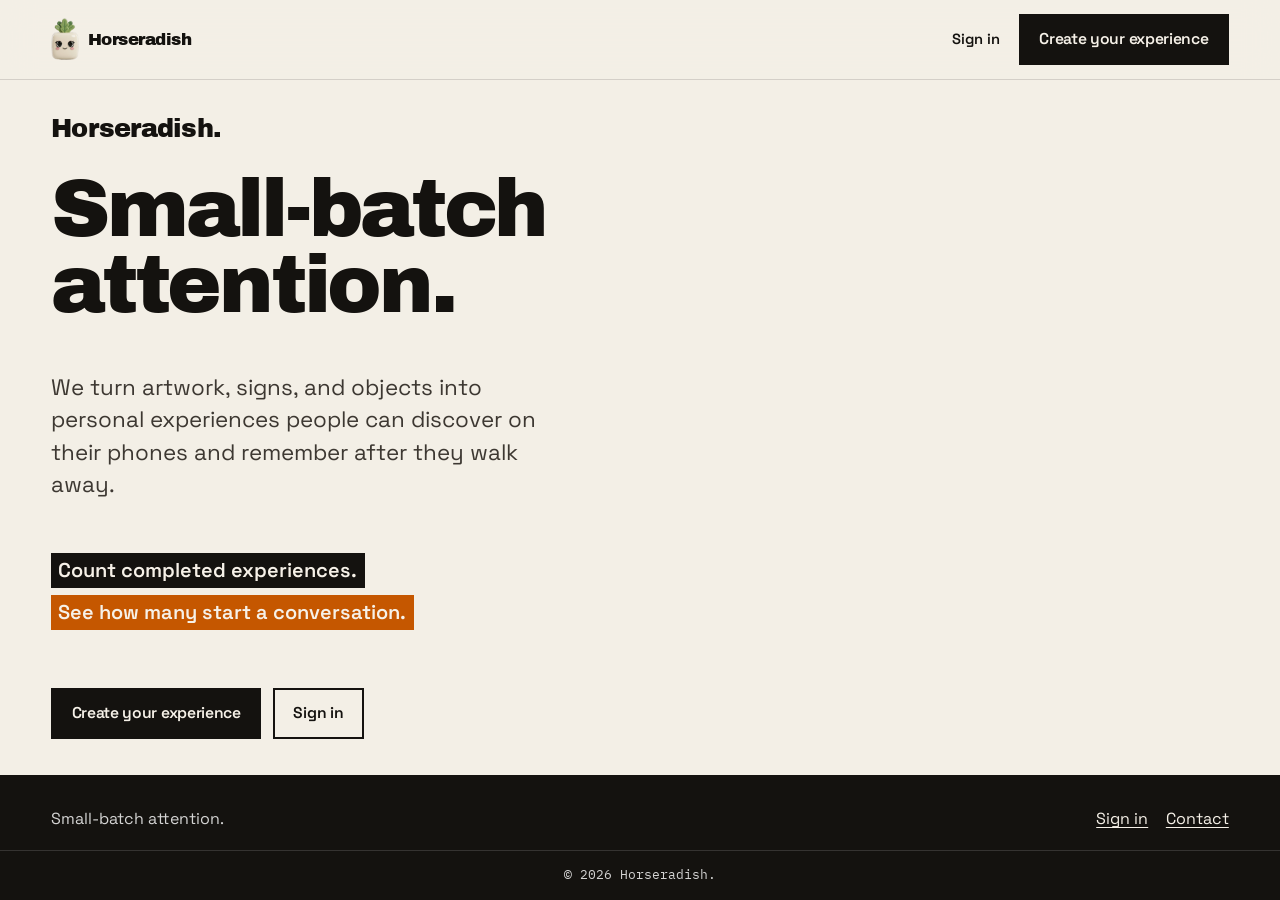
==== commit 762af4af: "Let an object open one experience and count it by kind. A link, animation, model, or overlay appears" ====
--- a/index.html
+++ b/index.html
@@ -3,6 +3,7 @@
 <head>
     <meta charset="UTF-8">
     <meta name="viewport" content="width=device-width, initial-scale=1.0">
+    <script src="analytics.js"></script>
     <script>
         (function () {
             var q = location.search;
@@ -11,11 +12,11 @@
             }
         })();
     </script>
-    <title>Horseradish | Augment the Ordinary</title>
-    <meta name="description" content="CREATE. ACTIVATE. INSPIRE.">
+    <title>Horseradish | Small-batch attention</title>
+    <meta name="description" content="We turn artwork, signs, and objects into personal experiences people can discover on their phones and remember after they walk away.">
     <link rel="icon" type="image/png" href="favicon.png">
     <link rel="shortcut icon" type="image/png" href="favicon.png">
-    <link rel="stylesheet" href="styles.css?v=create-hover-20261117">
+    <link rel="stylesheet" href="styles.css?v=small-batch-20261123">
     <link rel="preconnect" href="https://fonts.googleapis.com">
     <link rel="preconnect" href="https://fonts.gstatic.com" crossorigin>
     <link href="https://fonts.googleapis.com/css2?family=Archivo+Black&family=IBM+Plex+Mono:wght@400;600&family=Space+Grotesk:wght@400;500;600;700&display=swap" rel="stylesheet">
@@ -45,7 +46,10 @@
         <section class="home-hero" id="top">
             <video class="home-hover-video" id="home-create-video" src="create.mp4" muted playsinline loop preload="auto"></video>
             <div class="home-copy">
-                <h1><span class="home-create">CREATE.</span><span>ACTIVATE.</span><span>INSPIRE.</span></h1>
+                <p class="home-name">Horseradish.</p>
+                <h1 class="home-title"><span class="home-create">Small-batch attention.</span></h1>
+                <p class="home-lede">We turn artwork, signs, and objects into personal experiences people can discover on their phones and remember after they walk away.</p>
+                <p class="home-metric"><span>Count completed experiences.</span><span>See how many start a conversation.</span></p>
                 <div class="home-actions">
                     <a class="home-cta" href="lab.html?create=1">Create your experience</a>
                     <a class="home-cta ghost" href="lab.html">Sign in</a>
@@ -56,7 +60,7 @@
 
     <footer class="footer">
         <div class="container footer-content">
-            <p>CREATE. ACTIVATE. INSPIRE.</p>
+            <p>Small-batch attention.</p>
             <ul>
                 <li><a href="lab.html">Sign in</a></li>
                 <li><a href="contact.html">Contact</a></li>
--- a/styles.css
+++ b/styles.css
@@ -1918,16 +1918,16 @@
 
 body.os-body {
     color-scheme: light;
-    --os-bg: #f6f3ec;
-    --os-ink: #1c1917;
-    --os-muted: #57534e;
-    --os-faint: #78716c;
-    --os-line: #e6e1d6;
-    --os-panel: #fffcf8;
-    --os-sunken: #f4f0e8;
-    --os-rail: #fffcf8;
-    --os-nav: #57534e;
-    --os-nav-hover: #f3eee4;
+    --os-bg: #eef0f3;
+    --os-ink: #1a1d24;
+    --os-muted: #5c6370;
+    --os-faint: #8b919c;
+    --os-line: #e5e7eb;
+    --os-panel: #ffffff;
+    --os-sunken: #f3f4f6;
+    --os-rail: #ffffff;
+    --os-nav: #4b5160;
+    --os-nav-hover: #f3f4f6;
     --os-hover: rgba(28, 25, 23, 0.06);
     --os-info: #1d4ed8;
     --os-accent-soft: rgba(29, 78, 216, 0.1);
@@ -1944,10 +1944,7 @@
     --os-wonder: #fff8ee;
     --os-wonder-ink: #44403c;
     --os-ghost-line: #d6d3d1;
-    background:
-        radial-gradient(880px 420px at 100% -12%, rgba(232, 168, 74, 0.2), transparent 58%),
-        radial-gradient(640px 360px at 0% 110%, rgba(29, 78, 216, 0.07), transparent 52%),
-        var(--os-bg);
+    background: var(--os-bg);
     color: var(--os-ink);
     font-family: Inter, var(--font);
 }
@@ -3102,7 +3099,7 @@
 #ai-stage { position: fixed; inset: 0; z-index: 80; overflow: hidden; background: #111827; }
 #ai-stage a-scene { position: absolute !important; inset: 0; width: 100%; height: 100%; }
 #ai-hud { position: fixed; inset: 0; z-index: 90; pointer-events: none; }
-#ai-hud-status, #ai-hud-hint, #ai-hud-exit { pointer-events: auto; }
+#ai-hud-status, #ai-hud-hint, #ai-hud-exit, #ai-hud-open { pointer-events: auto; }
 #ai-hud-status {
     width: fit-content;
     max-width: calc(100% - 32px);
@@ -3114,6 +3111,20 @@
 }
 #ai-hud-status.is-locked { background: #bef264; color: #172000; font-weight: 600; }
 #ai-hud-hint { margin: 0.6rem auto 0; width: fit-content; max-width: min(28rem, calc(100% - 32px)); text-align: center; color: #fff; text-shadow: 0 1px 2px rgba(0, 0, 0, 0.6); }
+#ai-hud-open {
+    position: absolute;
+    left: 50%;
+    bottom: calc(max(22px, env(safe-area-inset-bottom)) + 3.4rem);
+    transform: translateX(-50%);
+    border-radius: 10px;
+    padding: 0.7rem 1rem;
+    background: #181a1b;
+    color: #fff;
+    font: inherit;
+    font-weight: 600;
+    text-decoration: none;
+}
+#ai-hud-open[hidden] { display: none !important; }
 #ai-hud-exit {
     position: absolute;
     left: 50%;
@@ -3304,6 +3315,26 @@
     cursor: pointer;
 }
 
+body.home-lab .home-name {
+    font-family: var(--display);
+    font-size: clamp(1.4rem, 2vw, 1.8rem);
+    line-height: 1;
+    letter-spacing: -0.03em;
+}
+
+body.home-lab h1.home-title {
+    flex: 0 1 auto;
+    justify-content: flex-start;
+    max-width: 12ch;
+    font-size: clamp(3.4rem, 8vw, 7.2rem);
+    line-height: 0.92;
+    letter-spacing: -0.04em;
+}
+
+body.home-lab h1.home-title span {
+    white-space: normal;
+}
+
 body.home-lab .home-eyebrow {
     font-family: "IBM Plex Mono", var(--mono);
     font-size: 0.78rem;
@@ -3338,6 +3369,13 @@
         justify-content: space-between;
         font-size: min(14cqh, 4.4cqw);
     }
+
+    body.home-lab h1.home-title {
+        flex-direction: column;
+        align-items: flex-start;
+        justify-content: flex-start;
+        font-size: clamp(3.6rem, 6.4vw, 7.2rem);
+    }
 }
 
 body.home-lab .home-lede {
@@ -3353,6 +3391,28 @@
     flex-wrap: wrap;
     gap: 0.75rem;
     margin-top: 1.75rem;
+}
+
+body.home-lab .home-metric {
+    display: flex;
+    flex-wrap: wrap;
+    gap: 0.45rem;
+    max-width: 40rem;
+    margin-top: 1.35rem;
+}
+
+body.home-lab .home-metric span {
+    display: inline-block;
+    padding: 0.28rem 0.45rem 0.34rem;
+    background: #14120f;
+    color: #f6f1e8;
+    font-size: clamp(1rem, 1.7vw, 1.25rem);
+    font-weight: 600;
+    line-height: 1.25;
+}
+
+body.home-lab .home-metric span:last-child {
+    background: #c55700;
 }
 
 body.home-lab .home-demo {
@@ -3769,3 +3829,867 @@
         transition: none;
     }
 }
+
+.ox-explore,
+.ox-scene {
+    font-family: Inter, "Segoe UI", sans-serif;
+    color: #1a1d24;
+}
+
+.os-app .ox-explore h2,
+.os-app .ox-explore h3,
+.os-app .ox-scene h1 {
+    font-family: Inter, "Segoe UI", sans-serif;
+    font-weight: 700;
+    letter-spacing: -0.03em;
+    line-height: 1.15;
+    color: #1a1d24;
+}
+
+.ox-page {
+    margin: 0 0 1rem;
+    font-size: 1.05rem;
+    font-weight: 600;
+    color: #3c4250;
+}
+
+.ox-hero {
+    display: grid;
+    grid-template-columns: 1.35fr 1fr;
+    gap: 1rem;
+    margin-bottom: 1.75rem;
+}
+
+.ox-start,
+.ox-side,
+.ox-sample,
+.ox-guide,
+.ox-talk {
+    background: #fff;
+    border-radius: 18px;
+    box-shadow: 0 8px 24px rgba(22, 24, 35, 0.06);
+}
+
+.ox-start {
+    display: grid;
+    grid-template-columns: 0.85fr 1.15fr;
+    min-height: 280px;
+    overflow: hidden;
+    background: #6a35e8;
+    color: #fff;
+}
+
+.ox-start-copy {
+    padding: 1.5rem 0.4rem 1.4rem 1.5rem;
+    display: flex;
+    flex-direction: column;
+    align-items: flex-start;
+    justify-content: center;
+    gap: 0.7rem;
+}
+
+.os-app .ox-start h2,
+.ox-start p {
+    color: #fff;
+    margin: 0;
+}
+
+.os-app .ox-start h2 {
+    font-size: 2rem;
+}
+
+.ox-start p,
+.ox-side p,
+.ox-guide p,
+.ox-section-head p {
+    color: #5c6370;
+    margin: 0.25rem 0 0;
+    font-size: 0.95rem;
+}
+
+.ox-start p {
+    color: rgba(255, 255, 255, 0.88);
+}
+
+.ox-start video,
+.ox-side img,
+.ox-guide img {
+    width: 100%;
+    height: 100%;
+    object-fit: cover;
+}
+
+.ox-play {
+    display: inline-flex;
+    align-items: center;
+    gap: 0.45rem;
+    border: 0;
+    border-radius: 999px;
+    background: #fff;
+    color: #6a35e8;
+    font: inherit;
+    font-weight: 700;
+    padding: 0.55rem 0.95rem;
+    cursor: pointer;
+}
+
+.ox-play::before {
+    content: "";
+    width: 0;
+    height: 0;
+    border-style: solid;
+    border-width: 6px 0 6px 10px;
+    border-color: transparent transparent transparent #6a35e8;
+}
+
+.ox-play-light {
+    background: #efeaff;
+}
+
+.ox-hero-side {
+    display: flex;
+    flex-direction: column;
+    gap: 1rem;
+}
+
+.ox-side {
+    display: flex;
+    align-items: center;
+    justify-content: space-between;
+    gap: 1rem;
+    padding: 1.1rem 1.15rem;
+    min-height: 132px;
+    overflow: hidden;
+}
+
+.ox-side img {
+    width: 148px;
+    height: 96px;
+    border-radius: 12px;
+    flex-shrink: 0;
+    object-fit: contain;
+    background: #f3f4f6;
+}
+
+.os-app .ox-side h3,
+.os-app .ox-guide h2,
+.os-app .ox-block-title,
+.os-app .ox-section-head h2 {
+    font-size: 1.2rem;
+    margin: 0;
+}
+
+.ox-talk {
+    box-shadow: none;
+    border: 1px solid #eceef2;
+}
+
+.ox-outline {
+    display: inline-flex;
+    align-items: center;
+    justify-content: center;
+    flex-shrink: 0;
+    border: 1.5px solid #6a35e8;
+    color: #6a35e8;
+    background: #fff;
+    border-radius: 999px;
+    padding: 0.45rem 0.85rem;
+    font: inherit;
+    font-size: 0.78rem;
+    font-weight: 700;
+    letter-spacing: 0.04em;
+    text-transform: uppercase;
+    text-decoration: none;
+    cursor: pointer;
+}
+
+.ox-outline:hover,
+.ox-play:hover {
+    filter: brightness(0.97);
+}
+
+.ox-block {
+    margin: 0 0 1.8rem;
+}
+
+.ox-section-head {
+    display: flex;
+    align-items: flex-end;
+    justify-content: space-between;
+    gap: 1rem;
+    margin-bottom: 0.45rem;
+}
+
+.ox-section-head > div {
+    min-width: 0;
+}
+
+.ox-block-title {
+    margin: 0 0 0.8rem;
+}
+
+.ox-samples {
+    display: grid;
+    grid-template-columns: repeat(4, 1fr);
+    gap: 1rem;
+}
+
+.ox-sample {
+    overflow: hidden;
+    display: flex;
+    flex-direction: column;
+}
+
+.ox-sample img,
+.ox-sample-empty {
+    width: 100%;
+    aspect-ratio: 16 / 10;
+    object-fit: contain;
+    background: #f3f4f6;
+}
+
+.ox-sample-empty {
+    display: grid;
+    place-items: center;
+    font-size: 2rem;
+    font-weight: 700;
+    color: #6a35e8;
+}
+
+.ox-sample-body {
+    padding: 0.85rem 0.95rem 1rem;
+}
+
+.ox-sample-body p {
+    margin: 0 0 0.25rem;
+    font-size: 0.68rem;
+    font-weight: 700;
+    letter-spacing: 0.08em;
+    text-transform: uppercase;
+    color: #8b919c;
+}
+
+.os-app .ox-sample h3 {
+    font-size: 1rem;
+    margin: 0 0 0.35rem;
+}
+
+.ox-metrics {
+    margin: 0 0 0.7rem;
+    color: #181a1b;
+    font-size: 0.92rem;
+    font-weight: 600;
+    line-height: 1.35;
+}
+
+.ox-measure-note {
+    margin: 0 0 0.9rem;
+    max-width: 42rem;
+    color: #5c6370;
+    font-size: 0.9rem;
+    font-weight: 400;
+    letter-spacing: 0;
+    text-transform: none;
+    line-height: 1.45;
+}
+
+.ox-sample-actions {
+    display: flex;
+    flex-wrap: wrap;
+    gap: 0.35rem 0.75rem;
+}
+
+.ox-sample-actions button,
+.ox-sample-actions a {
+    border: 0;
+    background: transparent;
+    padding: 0;
+    color: #6a35e8;
+    font: inherit;
+    font-size: 0.84rem;
+    font-weight: 600;
+    cursor: pointer;
+    text-decoration: underline;
+    text-underline-offset: 2px;
+}
+
+.ox-guide {
+    display: grid;
+    grid-template-columns: 1fr 1.1fr;
+    min-height: 240px;
+    overflow: hidden;
+}
+
+.ox-guide div {
+    padding: 1.8rem 1.6rem;
+    display: flex;
+    flex-direction: column;
+    align-items: flex-start;
+    justify-content: center;
+    gap: 0.75rem;
+}
+
+.os-app .ox-guide h2 {
+    font-size: 1.7rem;
+}
+
+.ox-steps {
+    display: grid;
+    grid-template-columns: repeat(4, 1fr);
+    gap: 0.9rem;
+}
+
+.ox-steps button {
+    min-height: 148px;
+    border: 0;
+    border-radius: 16px;
+    background:
+        linear-gradient(180deg, rgba(18, 18, 24, 0.25), rgba(18, 18, 24, 0.72)),
+        #2a2438;
+    color: #fff;
+    font: inherit;
+    cursor: pointer;
+    display: flex;
+    flex-direction: column;
+    align-items: center;
+    justify-content: center;
+    gap: 0.4rem;
+    padding: 1rem;
+    text-align: center;
+}
+
+.ox-steps span {
+    font-size: 1.25rem;
+    font-weight: 700;
+}
+
+.ox-steps small {
+    color: rgba(255, 255, 255, 0.82);
+    font-size: 0.8rem;
+    line-height: 1.35;
+}
+
+.ox-empty {
+    margin: 0;
+    color: #5c6370;
+}
+
+.ox-scene {
+    width: min(640px, 100%);
+    margin: 1.5rem auto 2rem;
+    text-align: center;
+}
+
+.os-app .ox-scene h1 {
+    font-size: 1.7rem;
+    margin: 0 0 0.7rem;
+}
+
+.ox-scene-lead {
+    margin: 0 0 1.4rem;
+    color: #5c6370;
+    line-height: 1.45;
+}
+
+.ox-modes {
+    display: grid;
+    grid-template-columns: 1fr 1fr;
+    gap: 1rem;
+    margin-bottom: 1.3rem;
+    text-align: left;
+}
+
+.ox-mode {
+    background: #fff;
+    border: 2px solid transparent;
+    border-radius: 14px;
+    box-shadow: 0 8px 22px rgba(22, 24, 35, 0.06);
+    overflow: hidden;
+}
+
+.ox-mode.is-on {
+    border-color: #2f6fed;
+}
+
+.ox-mode-art {
+    position: relative;
+    height: 168px;
+    margin: 10px 10px 0;
+    border-radius: 10px;
+    overflow: hidden;
+}
+
+.ox-mode-image {
+    background: linear-gradient(#d5edf6, #f6f3ee 70%);
+}
+
+.ox-frame {
+    position: absolute;
+    left: 18%;
+    right: 18%;
+    bottom: 22px;
+    height: 78px;
+    border-radius: 6px;
+    background:
+        linear-gradient(#f2c14e, #e07a3d 40%, #3d7ea6);
+    box-shadow: 0 10px 0 #efe7dc;
+}
+
+.ox-object {
+    position: absolute;
+    left: 42%;
+    bottom: 78px;
+    width: 36px;
+    height: 48px;
+    border-radius: 18px 18px 8px 8px;
+    background: #f4f7fb;
+    box-shadow: inset 0 -10px 0 #8eb4d4, 8px 16px 0 rgba(0, 0, 0, 0.06);
+}
+
+.ox-mode-surface {
+    background: linear-gradient(#f7f5f2, #e7e1d8);
+}
+
+.ox-floor {
+    position: absolute;
+    left: 10%;
+    right: 10%;
+    bottom: 28px;
+    height: 54px;
+    background: rgba(255, 255, 255, 0.55);
+    transform: perspective(120px) rotateX(48deg);
+    border: 2px solid rgba(255, 255, 255, 0.9);
+}
+
+.ox-prop {
+    position: absolute;
+    left: 38%;
+    bottom: 58px;
+    width: 48px;
+    height: 62px;
+    border-radius: 8px 8px 4px 4px;
+    background: linear-gradient(#49c2e0, #1f8fb3);
+    box-shadow: 0 12px 0 rgba(0, 0, 0, 0.05);
+}
+
+.ox-q {
+    position: absolute;
+    top: 8px;
+    right: 8px;
+    width: 22px;
+    height: 22px;
+    border-radius: 50%;
+    border: 0;
+    background: #fff;
+    color: #6b7280;
+    font: inherit;
+    font-size: 0.78rem;
+    font-weight: 700;
+    cursor: pointer;
+}
+
+.ox-mode-foot {
+    display: flex;
+    align-items: center;
+    justify-content: space-between;
+    padding: 0.75rem 0.9rem 0.85rem;
+    font-weight: 600;
+}
+
+.ox-check,
+.ox-radio {
+    width: 22px;
+    height: 22px;
+    border-radius: 50%;
+    box-sizing: border-box;
+}
+
+.ox-check {
+    background: #2f6fed;
+    position: relative;
+}
+
+.ox-check::after {
+    content: "";
+    position: absolute;
+    left: 7px;
+    top: 4px;
+    width: 5px;
+    height: 9px;
+    border: solid #fff;
+    border-width: 0 2px 2px 0;
+    transform: rotate(45deg);
+}
+
+.ox-radio {
+    border: 2px solid #c5c9d2;
+}
+
+.ox-help {
+    margin: -0.4rem 0 1rem;
+    color: #5c6370;
+    font-size: 0.92rem;
+}
+
+.ox-label-row {
+    display: flex;
+    align-items: center;
+    justify-content: space-between;
+    margin: 0.85rem 0 0.4rem;
+    text-align: left;
+    font-weight: 700;
+}
+
+.ox-label-row label,
+.ox-label-row p {
+    margin: 0;
+}
+
+.ox-required {
+    color: #8b919c;
+    font-weight: 600;
+    font-size: 0.92rem;
+    padding-left: 0.7rem;
+    border-left: 3px solid #e0a325;
+}
+
+.ox-scene input[data-field="scene-name"] {
+    width: 100%;
+    height: 48px;
+    border: 2px solid #2f6fed;
+    border-radius: 8px;
+    padding: 0 0.8rem;
+    font: inherit;
+    font-size: 1rem;
+    color: #1a1d24;
+    background: #fff;
+}
+
+.ox-drop {
+    min-height: 148px;
+    margin-top: 0.35rem;
+    border: 1.5px dashed #d5d8e0;
+    border-radius: 12px;
+    background: #fff;
+    display: flex;
+    flex-direction: column;
+    align-items: center;
+    justify-content: center;
+    gap: 0.35rem;
+    padding: 1.2rem 1rem;
+    color: #3c4250;
+}
+
+.ox-drop.is-dropping {
+    border-color: #2f6fed;
+    background: #f5f8ff;
+}
+
+.ox-drop button {
+    border: 0;
+    background: transparent;
+    font: inherit;
+    font-size: 1rem;
+    cursor: pointer;
+    color: #1a1d24;
+}
+
+.ox-drop p {
+    margin: 0;
+    color: #6b7280;
+}
+
+.ox-drop img {
+    width: 120px;
+    height: 72px;
+    object-fit: cover;
+    border-radius: 8px;
+}
+
+.ox-library {
+    display: flex;
+    flex-direction: column;
+    gap: 0.35rem;
+    margin-top: 0.6rem;
+}
+
+.ox-library button {
+    border: 1px solid #e5e7eb;
+    background: #fff;
+    border-radius: 8px;
+    padding: 0.65rem 0.8rem;
+    font: inherit;
+    text-align: left;
+    cursor: pointer;
+}
+
+.ox-library button:hover {
+    border-color: #2f6fed;
+}
+
+.ox-go {
+    width: 100%;
+    margin-top: 1.3rem;
+    height: 48px;
+    border: 0;
+    border-radius: 8px;
+    background: linear-gradient(90deg, #ff2f86, #ff4b4b);
+    color: #fff;
+    font: inherit;
+    font-weight: 700;
+    letter-spacing: 0.06em;
+    text-transform: uppercase;
+    cursor: pointer;
+}
+
+.ox-go:disabled {
+    background: #d5d6dc;
+    color: #fff;
+    cursor: default;
+}
+
+@media (max-width: 1100px) {
+    .ox-samples,
+    .ox-steps {
+        grid-template-columns: 1fr 1fr;
+    }
+}
+
+@media (max-width: 800px) {
+    .ox-hero,
+    .ox-start,
+    .ox-guide,
+    .ox-modes {
+        grid-template-columns: 1fr;
+    }
+
+    .ox-start video {
+        height: 180px;
+    }
+
+    .ox-side {
+        align-items: flex-start;
+    }
+}
+
+@media (max-width: 640px) {
+    .ox-samples,
+    .ox-steps {
+        grid-template-columns: 1fr;
+    }
+}
+
+.ox-projects {
+    min-height: calc(100vh - 8rem);
+    display: grid;
+    grid-template-columns: minmax(0, 1fr) minmax(0, 1fr);
+    gap: 1.4rem;
+    align-items: stretch;
+    align-content: center;
+    width: min(980px, 100%);
+    margin: 0 auto;
+    padding: 1.2rem 0 2rem;
+}
+
+.ox-project-card {
+    background: #fff;
+    border-radius: 22px;
+    box-shadow: 0 12px 32px rgba(22, 24, 35, 0.06);
+    padding: 1.7rem 1.5rem 1.6rem;
+    display: flex;
+    flex-direction: column;
+    align-items: center;
+    text-align: center;
+    overflow: hidden;
+}
+
+.os-app .ox-project-card h2 {
+    font-family: Inter, "Segoe UI", sans-serif;
+    font-weight: 800;
+    font-size: 1.85rem;
+    letter-spacing: -0.035em;
+    line-height: 1.15;
+    margin: 1.15rem 0 0.6rem;
+    max-width: 15rem;
+}
+
+.ox-project-card p {
+    margin: 0;
+    max-width: 34ch;
+    color: #5c6370;
+    line-height: 1.45;
+}
+
+.ox-go-pill {
+    width: auto;
+    min-width: 9.5rem;
+    margin-top: 1.35rem;
+    padding: 0 1.35rem;
+    border-radius: 999px;
+}
+
+.ox-outline-lg {
+    margin-top: 1.15rem;
+    min-height: 44px;
+    padding: 0 1.15rem;
+    font-size: 0.82rem;
+}
+
+.ox-tree {
+    width: min(100%, 280px);
+    margin-top: 0.4rem;
+}
+
+.ox-tree-board {
+    border: 1.5px solid #1c1f27;
+    border-radius: 12px;
+    padding: 0.85rem 0.85rem 0.75rem;
+    text-align: left;
+    background: #f7f5ff;
+}
+
+.ox-tree-project {
+    display: flex;
+    align-items: center;
+    gap: 0.4rem;
+    margin: 0;
+    font-weight: 700;
+}
+
+.ox-folder {
+    width: 16px;
+    height: 12px;
+    border: 1.6px solid #1c1f27;
+    border-radius: 2px;
+    position: relative;
+}
+
+.ox-folder::before {
+    content: "";
+    position: absolute;
+    left: 1px;
+    top: -4px;
+    width: 7px;
+    height: 4px;
+    border: 1.6px solid #1c1f27;
+    border-bottom: 0;
+    border-radius: 2px 2px 0 0;
+}
+
+.ox-tree-label {
+    margin: 0.7rem 0 0.35rem 1.3rem;
+    color: #6d28d9;
+    font-size: 0.82rem;
+    font-weight: 600;
+}
+
+.ox-tree-scenes {
+    margin-left: 0.55rem;
+    padding-left: 0.85rem;
+    border-left: 1.5px solid #d9d4ea;
+    display: flex;
+    flex-direction: column;
+    gap: 0.4rem;
+}
+
+.ox-tree-scene {
+    display: flex;
+    align-items: center;
+    gap: 0.4rem;
+    min-height: 42px;
+    padding: 0.25rem 0.45rem;
+    border: 1.5px solid #ddd8ea;
+    border-radius: 8px;
+    background: #fff;
+    font-size: 0.82rem;
+    font-weight: 600;
+    color: #3c4250;
+}
+
+.ox-tree-scene img {
+    width: 36px;
+    height: 26px;
+    object-fit: cover;
+    border-radius: 4px;
+}
+
+.ox-tree-scene.is-on {
+    border-color: #7c3aed;
+    background: #f4edff;
+    color: #5b21b6;
+}
+
+.ox-gem {
+    width: 12px;
+    height: 12px;
+    transform: rotate(45deg);
+    border: 1.5px solid currentColor;
+    border-radius: 2px;
+    flex-shrink: 0;
+}
+
+.ox-tree-scene.is-on .ox-gem {
+    background: #7c3aed;
+    border-color: #7c3aed;
+}
+
+.ox-project-library {
+    padding-bottom: 0;
+}
+
+.ox-browsers {
+    margin-top: auto;
+    padding-top: 1.4rem;
+    display: flex;
+    justify-content: center;
+    gap: 0.7rem;
+    width: calc(100% + 1rem);
+}
+
+.ox-browser {
+    width: 46%;
+    background: #fff;
+    border: 1px solid #e6e8ee;
+    border-bottom: 0;
+    border-radius: 12px 12px 0 0;
+    box-shadow: 0 10px 24px rgba(22, 24, 35, 0.08);
+    overflow: hidden;
+}
+
+.ox-browser-bar {
+    display: flex;
+    align-items: center;
+    gap: 0.25rem;
+    height: 22px;
+    padding: 0 0.45rem;
+    background: #f4f5f7;
+    color: #8b919c;
+    font-size: 0.62rem;
+}
+
+.ox-browser-bar i {
+    width: 6px;
+    height: 6px;
+    border-radius: 50%;
+    background: #d5d8e0;
+}
+
+.ox-browser-bar span {
+    margin-left: 0.25rem;
+}
+
+.ox-browser img {
+    display: block;
+    width: 100%;
+    height: 168px;
+    object-fit: contain;
+    object-position: center;
+    background: #f3f4f6;
+}
+
+@media (max-width: 800px) {
+    .ox-projects {
+        grid-template-columns: 1fr;
+        min-height: 0;
+    }
+}
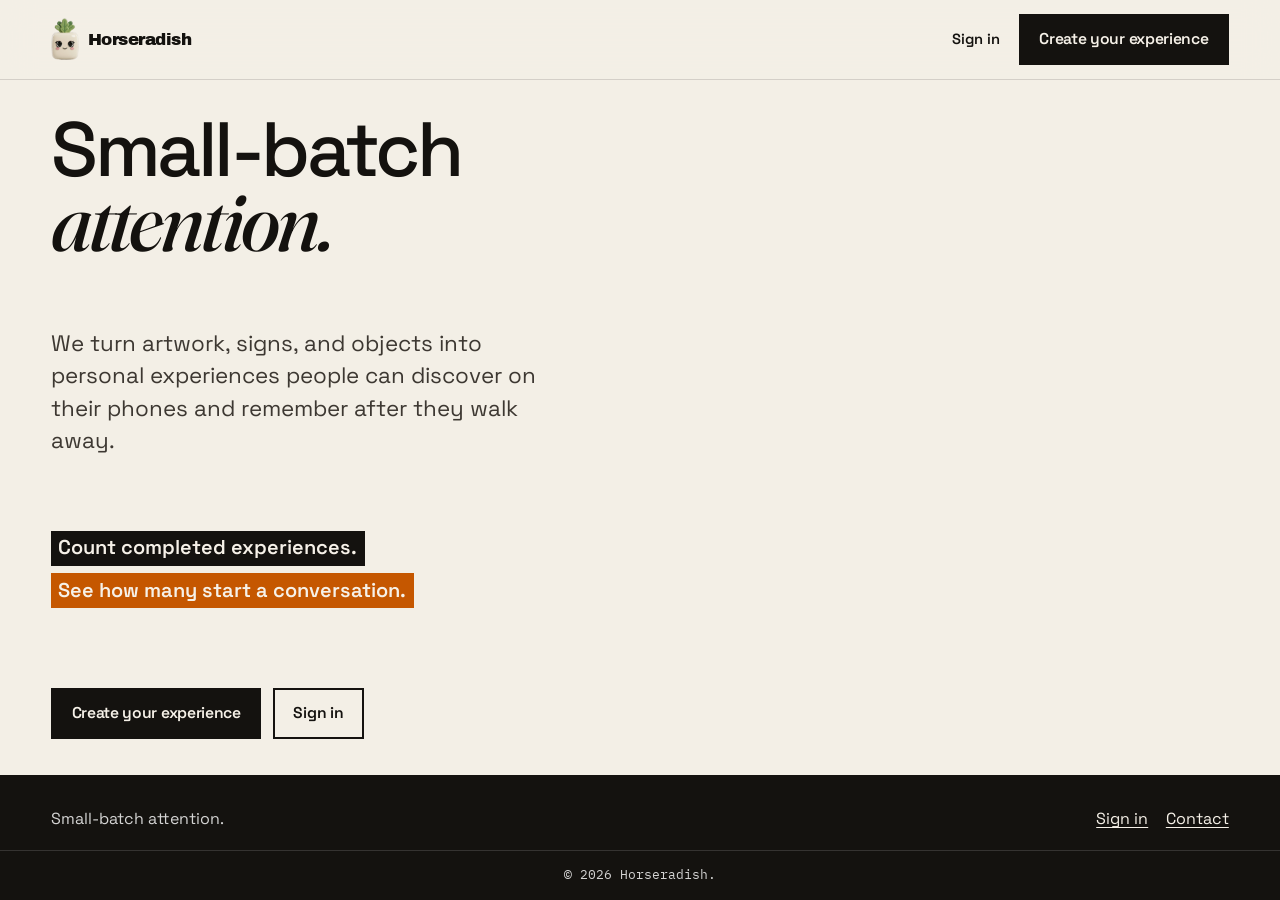
==== commit 83356261: "Set the homepage title like a gallery wall, and leave the name in the header. Small-batch stays in t" ====
--- a/index.html
+++ b/index.html
@@ -16,10 +16,10 @@
     <meta name="description" content="We turn artwork, signs, and objects into personal experiences people can discover on their phones and remember after they walk away.">
     <link rel="icon" type="image/png" href="favicon.png">
     <link rel="shortcut icon" type="image/png" href="favicon.png">
-    <link rel="stylesheet" href="styles.css?v=small-batch-20261123">
+    <link rel="stylesheet" href="styles.css?v=artistic-title-20261123">
     <link rel="preconnect" href="https://fonts.googleapis.com">
     <link rel="preconnect" href="https://fonts.gstatic.com" crossorigin>
-    <link href="https://fonts.googleapis.com/css2?family=Archivo+Black&family=IBM+Plex+Mono:wght@400;600&family=Space+Grotesk:wght@400;500;600;700&display=swap" rel="stylesheet">
+    <link href="https://fonts.googleapis.com/css2?family=Archivo+Black&family=Fraunces:ital,opsz,wght@1,9..144,460&family=IBM+Plex+Mono:wght@400;600&family=Space+Grotesk:wght@400;500;600;700&display=swap" rel="stylesheet">
 </head>
 <body class="home-lab">
     <a class="skip-link" href="#main">Skip to content</a>
@@ -46,8 +46,7 @@
         <section class="home-hero" id="top">
             <video class="home-hover-video" id="home-create-video" src="create.mp4" muted playsinline loop preload="auto"></video>
             <div class="home-copy">
-                <p class="home-name">Horseradish.</p>
-                <h1 class="home-title"><span class="home-create">Small-batch attention.</span></h1>
+                <h1 class="home-title"><span class="home-create"><span class="home-batch">Small-batch</span><span class="home-attention">attention.</span></span></h1>
                 <p class="home-lede">We turn artwork, signs, and objects into personal experiences people can discover on their phones and remember after they walk away.</p>
                 <p class="home-metric"><span>Count completed experiences.</span><span>See how many start a conversation.</span></p>
                 <div class="home-actions">
--- a/styles.css
+++ b/styles.css
@@ -3315,20 +3315,26 @@
     cursor: pointer;
 }
 
-body.home-lab .home-name {
-    font-family: var(--display);
-    font-size: clamp(1.4rem, 2vw, 1.8rem);
-    line-height: 1;
-    letter-spacing: -0.03em;
-}
-
 body.home-lab h1.home-title {
     flex: 0 1 auto;
     justify-content: flex-start;
-    max-width: 12ch;
-    font-size: clamp(3.4rem, 8vw, 7.2rem);
-    line-height: 0.92;
-    letter-spacing: -0.04em;
+    max-width: 11ch;
+    font-family: "Space Grotesk", var(--font);
+    font-weight: 500;
+    font-size: clamp(3.2rem, 7.2vw, 6.6rem);
+    line-height: 0.88;
+    letter-spacing: -0.045em;
+}
+
+body.home-lab h1.home-title .home-attention {
+    display: block;
+    margin-top: 0.02em;
+    font-family: "Fraunces", "Iowan Old Style", Georgia, serif;
+    font-style: italic;
+    font-weight: 460;
+    font-size: 1.12em;
+    letter-spacing: -0.035em;
+    line-height: 0.82;
 }
 
 body.home-lab h1.home-title span {
@@ -3374,7 +3380,7 @@
         flex-direction: column;
         align-items: flex-start;
         justify-content: flex-start;
-        font-size: clamp(3.6rem, 6.4vw, 7.2rem);
+        font-size: clamp(3.4rem, 6vw, 6.8rem);
     }
 }
 
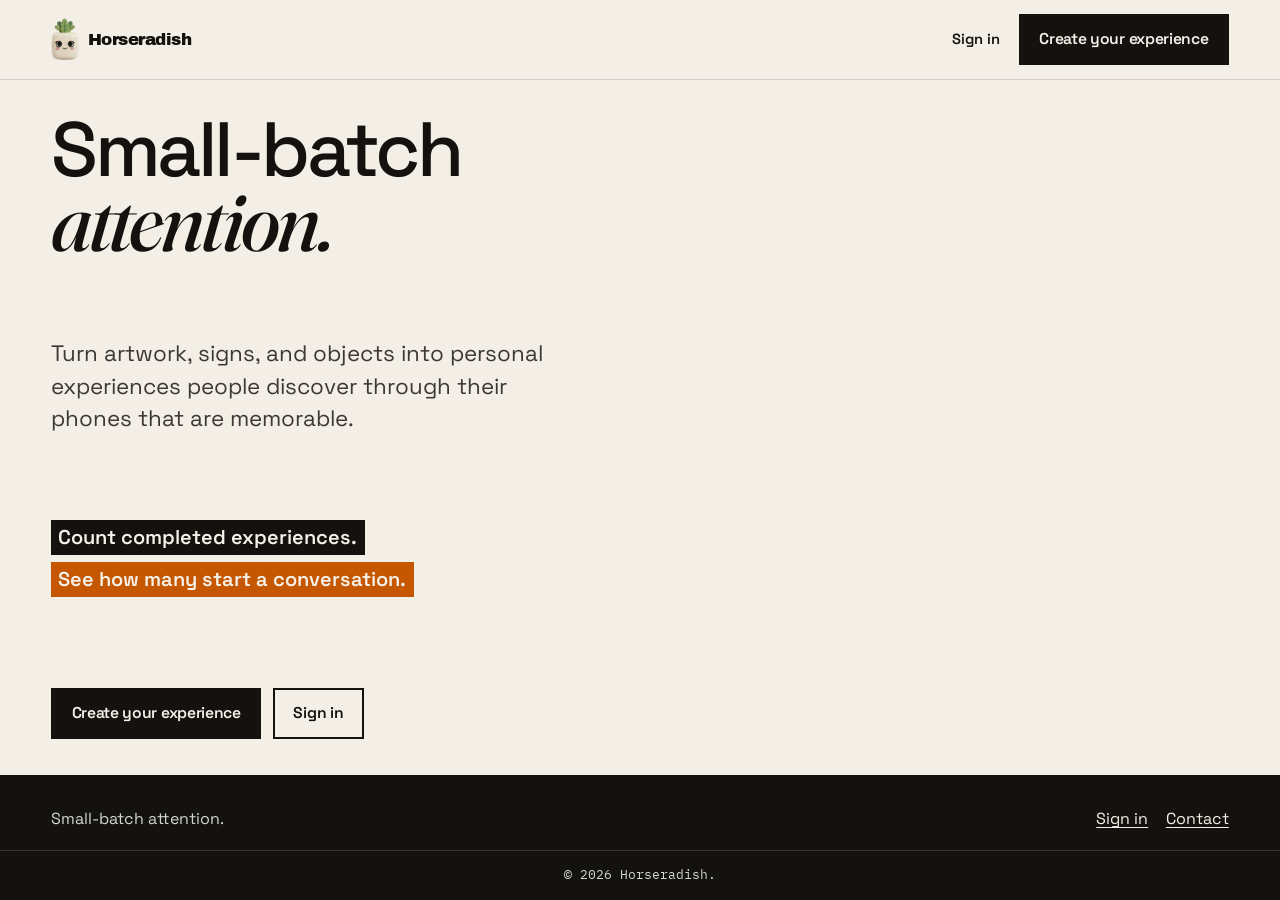
==== commit 35dd44c0: "Say the homepage line as a direct invitation. Turn artwork, signs, and objects into personal experie" ====
--- a/index.html
+++ b/index.html
@@ -13,7 +13,7 @@
         })();
     </script>
     <title>Horseradish | Small-batch attention</title>
-    <meta name="description" content="We turn artwork, signs, and objects into personal experiences people can discover on their phones and remember after they walk away.">
+    <meta name="description" content="Turn artwork, signs, and objects into personal experiences people discover through their phones that are memorable.">
     <link rel="icon" type="image/png" href="favicon.png">
     <link rel="shortcut icon" type="image/png" href="favicon.png">
     <link rel="stylesheet" href="styles.css?v=artistic-title-20261123">
@@ -47,7 +47,7 @@
             <video class="home-hover-video" id="home-create-video" src="create.mp4" muted playsinline loop preload="auto"></video>
             <div class="home-copy">
                 <h1 class="home-title"><span class="home-create"><span class="home-batch">Small-batch</span><span class="home-attention">attention.</span></span></h1>
-                <p class="home-lede">We turn artwork, signs, and objects into personal experiences people can discover on their phones and remember after they walk away.</p>
+                <p class="home-lede">Turn artwork, signs, and objects into personal experiences people discover through their phones that are memorable.</p>
                 <p class="home-metric"><span>Count completed experiences.</span><span>See how many start a conversation.</span></p>
                 <div class="home-actions">
                     <a class="home-cta" href="lab.html?create=1">Create your experience</a>
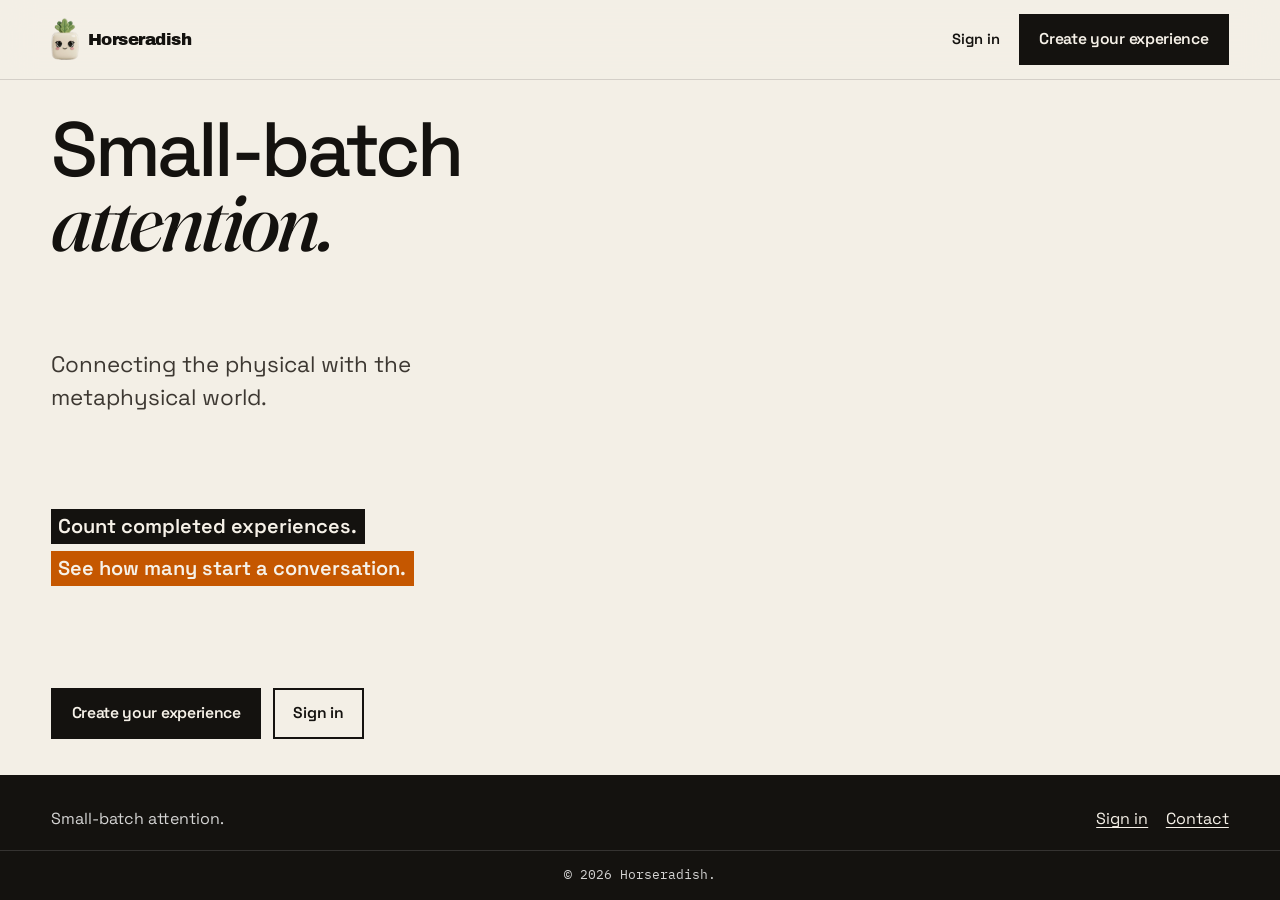
==== commit 77080cd2: "Let the homepage connect the physical with the metaphysical world. Co-authored-by: Cursor <cursorage" ====
--- a/index.html
+++ b/index.html
@@ -13,7 +13,7 @@
         })();
     </script>
     <title>Horseradish | Small-batch attention</title>
-    <meta name="description" content="Turn artwork, signs, and objects into personal experiences people discover through their phones that are memorable.">
+    <meta name="description" content="Connecting the physical with the metaphysical world.">
     <link rel="icon" type="image/png" href="favicon.png">
     <link rel="shortcut icon" type="image/png" href="favicon.png">
     <link rel="stylesheet" href="styles.css?v=artistic-title-20261123">
@@ -44,10 +44,10 @@
 
     <main id="main">
         <section class="home-hero" id="top">
-            <video class="home-hover-video" id="home-create-video" src="create.mp4" muted playsinline loop preload="auto"></video>
+            <video class="home-hover-video" id="home-create-video" src="attention-portal.mp4?v=phone-20261124" muted playsinline loop preload="auto"></video>
             <div class="home-copy">
                 <h1 class="home-title"><span class="home-create"><span class="home-batch">Small-batch</span><span class="home-attention">attention.</span></span></h1>
-                <p class="home-lede">Turn artwork, signs, and objects into personal experiences people discover through their phones that are memorable.</p>
+                <p class="home-lede">Connecting the physical with the metaphysical world.</p>
                 <p class="home-metric"><span>Count completed experiences.</span><span>See how many start a conversation.</span></p>
                 <div class="home-actions">
                     <a class="home-cta" href="lab.html?create=1">Create your experience</a>
--- a/styles.css
+++ b/styles.css
@@ -2940,6 +2940,27 @@
 .ai-actions { display: flex; flex-wrap: wrap; gap: 0.45rem; align-items: center; }
 .ai-card .ai-actions { grid-column: 1 / -1; }
 .ai-thumbs { display: flex; gap: 0.35rem; }
+.ai-reflect-row { display: grid; gap: 0.75rem; }
+.ai-reflect-pic {
+    margin: 0;
+    display: grid;
+    grid-template-columns: 72px minmax(0, 1fr);
+    gap: 0.35rem 0.7rem;
+    align-items: center;
+}
+.ai-reflect-pic img { width: 72px; height: 96px; object-fit: cover; background: #14120f; grid-row: 1 / span 2; }
+.ai-reflect-pic .ai-name { max-width: none; }
+.ai-reflect-pic button {
+    grid-column: 2;
+    border: 0;
+    background: transparent;
+    color: #9a3412;
+    font: inherit;
+    font-size: 0.82rem;
+    font-weight: 600;
+    padding: 0;
+    cursor: pointer;
+}
 .ai-thumb, .ai-mini { width: 64px; height: 64px; object-fit: cover; border-radius: 8px; background: var(--os-ink); }
 .ai-empty-thumb { display: grid; place-items: center; width: 64px; height: 64px; border-radius: 8px; background: var(--os-ink); color: var(--os-faint); font-size: 0.75rem; }
 .ai-sample { display: grid; grid-template-columns: 120px 1fr; gap: 0.8rem; align-items: center; margin: 1rem 0 0; }
@@ -3099,7 +3120,7 @@
 #ai-stage { position: fixed; inset: 0; z-index: 80; overflow: hidden; background: #111827; }
 #ai-stage a-scene { position: absolute !important; inset: 0; width: 100%; height: 100%; }
 #ai-hud { position: fixed; inset: 0; z-index: 90; pointer-events: none; }
-#ai-hud-status, #ai-hud-hint, #ai-hud-exit, #ai-hud-open { pointer-events: auto; }
+#ai-hud-status, #ai-hud-hint, #ai-hud-exit, #ai-hud-open, #ai-hud-reflect { pointer-events: auto; }
 #ai-hud-status {
     width: fit-content;
     max-width: calc(100% - 32px);
@@ -3125,6 +3146,48 @@
     text-decoration: none;
 }
 #ai-hud-open[hidden] { display: none !important; }
+#ai-hud-reflect {
+    position: absolute;
+    left: 50%;
+    bottom: calc(max(22px, env(safe-area-inset-bottom)) + 4.6rem);
+    transform: translateX(-50%);
+    width: min(18rem, calc(100% - 2rem));
+    display: grid;
+    gap: 0.4rem;
+    padding: 0.5rem;
+    background: #f6f1e8;
+    color: #14120f;
+}
+#ai-hud-reflect[hidden] { display: none !important; }
+#ai-hud-reflect-count { margin: 0; font-weight: 600; text-align: center; }
+#ai-hud-reflect img {
+    width: 100%;
+    height: 34vh;
+    object-fit: contain;
+    background: #14120f;
+    touch-action: pan-y;
+}
+#ai-hud-reflect-row { display: flex; gap: 0.4rem; }
+#ai-hud-reflect-row button {
+    flex: 1;
+    border: 0;
+    background: #14120f;
+    color: #f6f1e8;
+    font: inherit;
+    font-weight: 600;
+    padding: 0.45rem 0.4rem;
+    cursor: pointer;
+}
+#ai-hud-reflect-take {
+    display: block;
+    background: #c55700;
+    color: #f6f1e8;
+    text-align: center;
+    text-decoration: none;
+    font-weight: 600;
+    padding: 0.5rem 0.4rem;
+}
+#ai-hud-reflect-take[hidden] { display: none !important; }
 #ai-hud-exit {
     position: absolute;
     left: 50%;
@@ -4699,3 +4762,547 @@
         min-height: 0;
     }
 }
+
+.hx {
+    margin: 0.2rem 0 0;
+    padding: 1.5rem 1.35rem 1.8rem;
+    border-radius: 28px;
+    color: #1a1a2e;
+    background:
+        radial-gradient(circle at 8% 0%, rgba(0, 146, 162, 0.2), transparent 34%),
+        radial-gradient(circle at 100% 80%, rgba(224, 163, 37, 0.18), transparent 28%),
+        #f5f0e8;
+}
+
+.os-app .hx h1,
+.os-app .hx h2 {
+    font-family: "Archivo Black", "Space Grotesk", sans-serif;
+    font-weight: 400;
+    letter-spacing: -0.045em;
+    line-height: 0.92;
+    color: #1a1a2e;
+}
+
+.os-app .hx h1 {
+    font-size: clamp(3rem, 6.4vw, 5.5rem);
+    max-width: 12ch;
+    line-height: 1.02;
+    margin: 0 0 0.85rem;
+}
+
+.os-app .hx h2 {
+    font-size: clamp(1.7rem, 3vw, 2.3rem);
+    line-height: 1;
+}
+
+.hx-kicker {
+    margin: 0 0 0.7rem;
+    font-family: "IBM Plex Mono", ui-monospace, monospace;
+    font-size: 0.75rem;
+    font-weight: 600;
+    letter-spacing: 0.16em;
+    text-transform: uppercase;
+    color: #0092a2;
+}
+
+.hx-block {
+    background: #0092a2;
+    color: #fafaf8;
+    display: inline-block;
+    padding: 0.02em 0.12em 0.06em;
+    line-height: 0.95;
+}
+
+.hx-hero-row,
+.hx-library-head,
+.hx-piece-top,
+.hx-ask-row,
+.hx-actions,
+.hx-savebar {
+    display: flex;
+    align-items: flex-start;
+    justify-content: space-between;
+    gap: 1rem;
+    flex-wrap: wrap;
+}
+
+.hx-lead,
+.hx-panel p,
+.hx-card p,
+.hx-answer p,
+.hx-unknown p {
+    margin: 0.8rem 0 0;
+    max-width: 42rem;
+    font-size: 1.05rem;
+    line-height: 1.45;
+    color: #3a3648;
+}
+
+.hx-note {
+    min-height: 1.3rem;
+    margin: 0.8rem 0 0;
+    font-family: "IBM Plex Mono", ui-monospace, monospace;
+    font-size: 0.82rem;
+    color: #1a1a2e;
+}
+
+.hx-grid {
+    display: grid;
+    grid-template-columns: repeat(auto-fill, minmax(230px, 1fr));
+    gap: 1rem;
+    margin-top: 1.3rem;
+}
+
+.hx-card,
+.hx-piece,
+.hx-answer,
+.hx-unknown {
+    background: #fffdf8;
+    border: 3px solid #1a1a2e;
+    box-shadow: 8px 8px 0 #1a1a2e;
+    padding: 1rem;
+}
+
+.hx-card-sample {
+    background: #e0a325;
+    box-shadow: 8px 8px 0 #0092a2;
+}
+
+.hx-card-sample .hx-kicker,
+.hx-card-sample p,
+.os-app .hx-card-sample h2 {
+    color: #1a1a2e;
+}
+
+.hx-card-hold {
+    background: #fff;
+    box-shadow: 8px 8px 0 #e0a325;
+}
+
+.hx-meta {
+    font-family: "IBM Plex Mono", ui-monospace, monospace;
+    font-size: 0.78rem !important;
+    letter-spacing: 0.04em;
+    text-transform: uppercase;
+}
+
+.hx-go,
+.hx-ghost {
+    font: inherit;
+    font-weight: 700;
+    cursor: pointer;
+    border: 3px solid #1a1a2e;
+}
+
+.hx-go {
+    background: #1a1a2e;
+    color: #f5f0e8;
+    padding: 0.75rem 1rem;
+    box-shadow: 4px 4px 0 #0092a2;
+}
+
+.hx-go-lg {
+    padding: 0.95rem 1.15rem;
+    font-size: 1.02rem;
+}
+
+.hx-go:hover,
+.hx-ghost:hover {
+    transform: translate(-1px, -1px);
+}
+
+.hx-go:disabled {
+    cursor: wait;
+    opacity: 0.7;
+}
+
+.hx-ghost {
+    background: transparent;
+    color: inherit;
+    padding: 0.55rem 0.75rem;
+}
+
+.hx-card .hx-go,
+.hx-actions .hx-go,
+.hx-actions .hx-ghost {
+    margin-top: 1rem;
+}
+
+.hx-split {
+    display: grid;
+    grid-template-columns: minmax(0, 1.45fr) minmax(240px, 0.75fr);
+    gap: 1rem;
+    margin-top: 1rem;
+    align-items: start;
+}
+
+.hx-name,
+.hx-field,
+.hx-piece-title,
+.hx-piece-text,
+.hx-ask input {
+    width: 100%;
+    font: inherit;
+    color: #1a1a2e;
+    background: #fffdf8;
+    border: 3px solid #1a1a2e;
+}
+
+.hx-name {
+    display: block;
+    margin: 0.2rem 0 0.4rem;
+    padding: 0.1rem 0.15rem 0.25rem;
+    font-family: "Archivo Black", "Space Grotesk", sans-serif;
+    font-size: clamp(2.4rem, 5vw, 4.4rem);
+    letter-spacing: -0.045em;
+    line-height: 0.95;
+    border-width: 0 0 3px;
+    border-radius: 0;
+    background: transparent;
+}
+
+.hx-name::placeholder {
+    color: #8a8494;
+}
+
+.hx-label {
+    display: block;
+    margin: 0.85rem 0 0.35rem;
+    font-family: "IBM Plex Mono", ui-monospace, monospace;
+    font-size: 0.72rem;
+    font-weight: 600;
+    letter-spacing: 0.14em;
+    text-transform: uppercase;
+}
+
+.hx-field,
+.hx-piece-title,
+.hx-ask input {
+    padding: 0.7rem 0.75rem;
+}
+
+.hx-piece {
+    margin-top: 0.9rem;
+}
+
+.hx-piece:nth-child(even) {
+    box-shadow: 8px 8px 0 #e0a325;
+}
+
+.hx-piece-title {
+    font-weight: 700;
+    font-size: 1.15rem;
+}
+
+.hx-piece-text {
+    display: block;
+    margin-top: 0.7rem;
+    padding: 0.75rem;
+    min-height: 9rem;
+    resize: vertical;
+    line-height: 1.45;
+}
+
+.hx-side {
+    display: grid;
+    gap: 0.9rem;
+}
+
+.hx-panel {
+    padding: 1rem;
+    border: 3px solid #1a1a2e;
+}
+
+.hx-panel-teal {
+    background: #0092a2;
+    color: #fafaf8;
+    box-shadow: 8px 8px 0 #1a1a2e;
+}
+
+.hx-panel-ink {
+    background: #1a1a2e;
+    color: #f5f0e8;
+    box-shadow: 8px 8px 0 #e0a325;
+}
+
+.os-app .hx-panel h2,
+.hx-panel p,
+.hx-panel .hx-label,
+.hx-panel .hx-kicker {
+    color: inherit;
+}
+
+.hx-panel p {
+    margin-top: 0.45rem;
+    font-size: 0.95rem;
+}
+
+.hx-choices {
+    display: grid;
+    gap: 0.45rem;
+    margin-top: 0.8rem;
+}
+
+.hx-choice {
+    display: flex;
+    align-items: center;
+    gap: 0.55rem;
+    padding: 0.65rem 0.7rem;
+    border: 3px solid currentColor;
+    cursor: pointer;
+    font-weight: 700;
+}
+
+.hx-choice:has(input:checked) {
+    background: #1a1a2e;
+    color: #f5f0e8;
+    border-color: #1a1a2e;
+}
+
+.hx-panel-ink .hx-choice:has(input:checked) {
+    background: #f5f0e8;
+    color: #1a1a2e;
+}
+
+.hx-panel .hx-field {
+    background: #fffdf8;
+    color: #1a1a2e;
+}
+
+.hx-ticket {
+    margin-top: 1rem;
+    padding: 1rem 1rem 1.1rem;
+    background: #fffdf8;
+    border: 3px solid #1a1a2e;
+    box-shadow: 8px 8px 0 #e0a325;
+}
+
+.hx-ticket .hx-kicker {
+    color: #9a6b10;
+}
+
+.hx-ticket p {
+    margin-top: 0.35rem;
+}
+
+.hx-asks .hx-ghost {
+    margin-top: 0;
+    padding: 0.25rem 0.5rem;
+    flex-shrink: 0;
+}
+
+.hx-ask {
+    margin-top: 1.2rem;
+    padding: 1rem;
+    background: #fffdf8;
+    border: 3px solid #1a1a2e;
+    box-shadow: 8px 8px 0 #0092a2;
+}
+
+.hx-ask-row {
+    align-items: stretch;
+}
+
+.hx-ask input {
+    font-size: 1.15rem;
+}
+
+.hx-answer,
+.hx-unknown {
+    margin-top: 1rem;
+}
+
+.hx-unknown {
+    background: #1a1a2e;
+    color: #f5f0e8;
+    box-shadow: 8px 8px 0 #e0a325;
+}
+
+.hx-unknown p,
+.hx-answer p {
+    margin-top: 0.35rem;
+}
+
+.hx-cite {
+    font-family: "Archivo Black", "Space Grotesk", sans-serif;
+    letter-spacing: -0.04em;
+    font-size: 1.4rem !important;
+    text-transform: uppercase;
+}
+
+.hx-answer .hx-cite {
+    color: #0092a2;
+}
+
+.hx-unknown .hx-cite {
+    color: #e0a325;
+}
+
+.hx-unknown .hx-ghost {
+    color: #f5f0e8;
+    border-color: #f5f0e8;
+}
+
+.hx-asks {
+    margin: 1rem 0 0;
+    padding: 0;
+    list-style: none;
+}
+
+.hx-asks li {
+    display: flex;
+    justify-content: space-between;
+    gap: 1rem;
+    padding: 0.55rem 0;
+    border-bottom: 2px solid #1a1a2e;
+    font-size: 0.95rem;
+}
+
+.hx-asks span {
+    font-family: "IBM Plex Mono", ui-monospace, monospace;
+    font-size: 0.75rem;
+    letter-spacing: 0.08em;
+    text-transform: uppercase;
+}
+
+.hx-savebar {
+    align-items: center;
+    margin-top: 1.1rem;
+}
+
+.hx-empty {
+    margin-top: 1rem;
+    font-size: 1.2rem;
+}
+
+.hx-name:focus,
+.hx-field:focus,
+.hx-piece-title:focus,
+.hx-piece-text:focus,
+.hx-area:focus,
+.hx-color:focus,
+.hx-ask input:focus,
+.hx-go:focus,
+.hx-ghost:focus {
+    outline: 3px solid #0092a2;
+    outline-offset: 3px;
+}
+
+@media (max-width: 900px) {
+    .hx-hero-row,
+    .hx-library-head,
+    .hx-piece-top,
+    .hx-ask-row,
+    .hx-savebar {
+        flex-direction: column;
+        align-items: stretch;
+    }
+
+    .hx-split {
+        grid-template-columns: 1fr;
+    }
+
+    .os-app .hx h1 {
+        font-size: 2.7rem;
+    }
+}
+
+.hx-connect {
+    margin: 1.1rem 0 1.3rem;
+    padding: 1rem 1rem 1.15rem;
+    background: #fffdf8;
+    border: 3px solid #1a1a2e;
+    box-shadow: 8px 8px 0 #0092a2;
+}
+
+.os-app .hx-connect h2 {
+    margin: 0 0 0.35rem;
+    font-size: clamp(1.8rem, 4vw, 2.6rem);
+}
+
+.hx-area {
+    display: block;
+    width: 100%;
+    margin: 0.35rem 0 0.8rem;
+    padding: 0.7rem 0.75rem;
+    font: inherit;
+    color: #1a1a2e;
+    background: #fffdf8;
+    border: 3px solid #1a1a2e;
+    resize: vertical;
+}
+
+.hx-brand-row,
+.hx-qr-row {
+    display: flex;
+    flex-wrap: wrap;
+    align-items: center;
+    gap: 0.7rem;
+    margin-top: 0.8rem;
+}
+
+.hx-color {
+    width: 3.2rem;
+    height: 2.6rem;
+    padding: 0;
+    border: 3px solid #1a1a2e;
+    background: transparent;
+    cursor: pointer;
+}
+
+.hx-logo {
+    width: 3rem;
+    height: 3rem;
+    object-fit: cover;
+    border: 3px solid #1a1a2e;
+}
+
+.hx-metrics {
+    display: grid;
+    grid-template-columns: repeat(4, 1fr);
+    gap: 0.55rem;
+    margin-top: 1rem;
+}
+
+.hx-metric {
+    margin: 0;
+    padding: 0.65rem 0.7rem;
+    background: #1a1a2e;
+    color: #f5f0e8;
+}
+
+.hx-metric b {
+    display: block;
+    font-family: "Archivo Black", "Space Grotesk", sans-serif;
+    font-size: 1.25rem;
+    font-weight: 400;
+}
+
+.hx-metric span,
+.hx-door-url {
+    font-family: "IBM Plex Mono", ui-monospace, monospace;
+    font-size: 0.72rem;
+    letter-spacing: 0.06em;
+    text-transform: uppercase;
+}
+
+.hx-door-url {
+    margin: 0.2rem 0;
+    font-size: 0.95rem;
+    text-transform: none;
+    letter-spacing: 0;
+    word-break: break-all;
+}
+
+.hx-qr svg {
+    width: 168px;
+    height: 168px;
+    background: #fff;
+    border: 3px solid #1a1a2e;
+}
+
+@media (max-width: 900px) {
+    .hx-metrics {
+        grid-template-columns: 1fr 1fr;
+    }
+}
